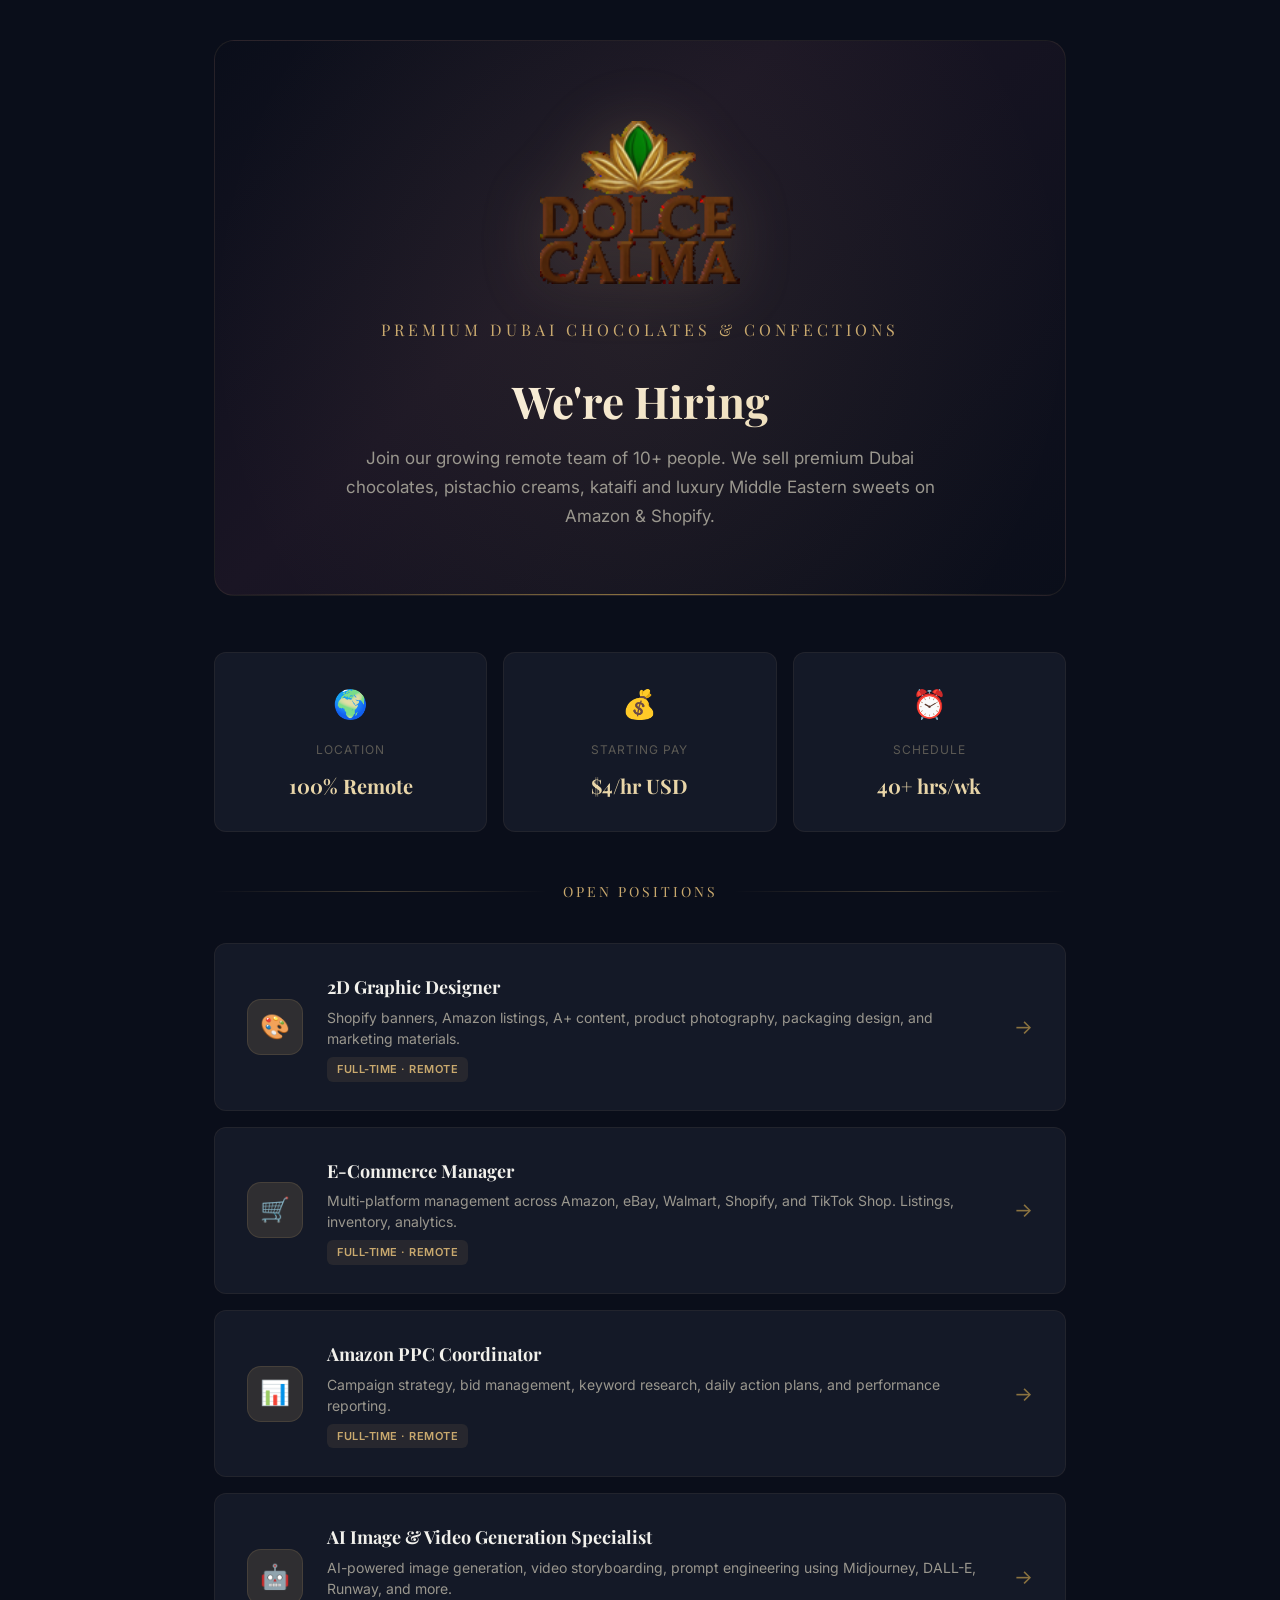
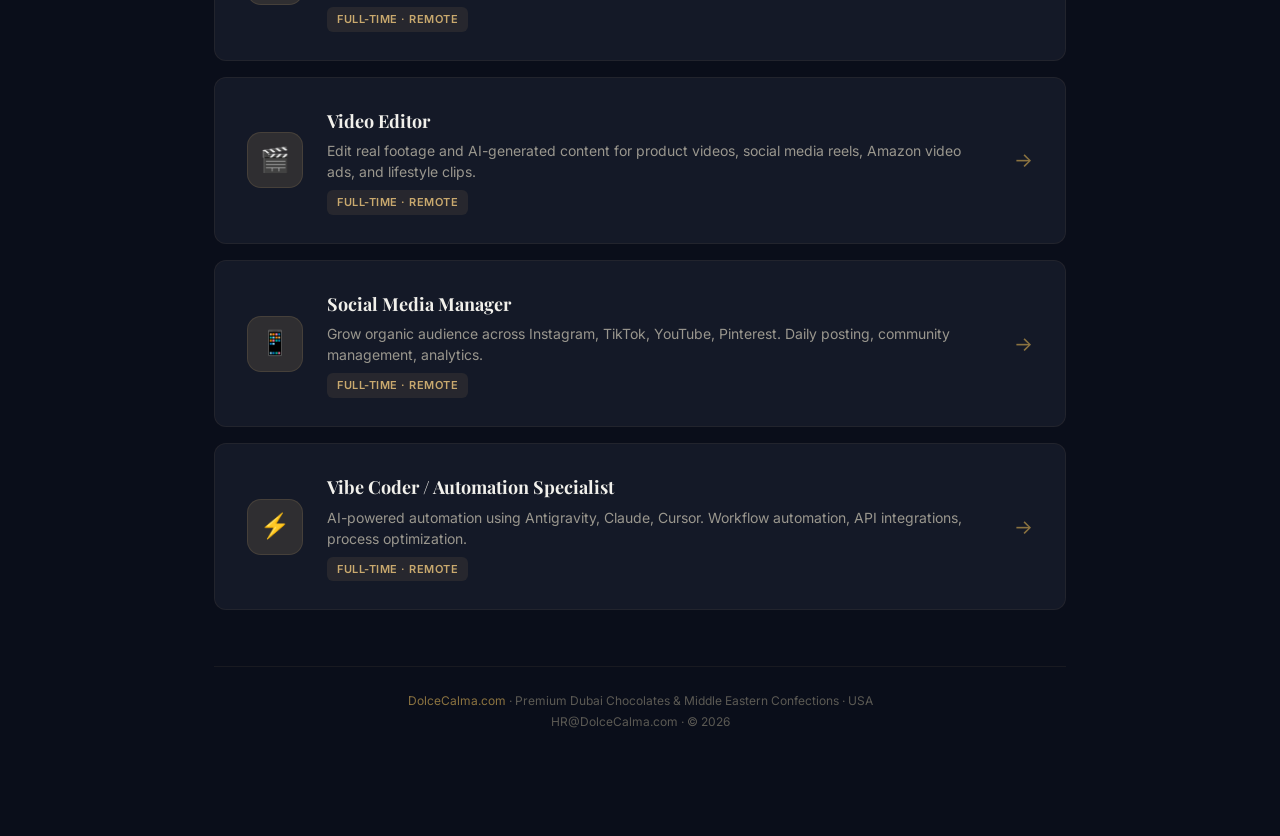
==== index.html @ d43181a6 "Dolce Calma HR - 7 vacancy pages + hub" ====
<!DOCTYPE html>
<html lang="en">
<head>
    <meta charset="UTF-8">
    <meta name="viewport" content="width=device-width, initial-scale=1.0">
    <title>Dolce Calma — We're Hiring | Open Positions</title>
    <meta name="description" content="Join the Dolce Calma team. Premium Dubai chocolates eCommerce brand hiring remote positions worldwide.">
    <link href="https://fonts.googleapis.com/css2?family=Inter:wght@400;500;600;700;800;900&family=Playfair+Display:wght@400;500;600;700;800;900&display=swap" rel="stylesheet">
    <style>
        *, *::before, *::after { box-sizing: border-box; margin: 0; padding: 0; }
        :root {
            --bg: #0A0E1A;
            --bg-card: #141927;
            --bg-card-hover: #1C2235;
            --text: #F1F0EB;
            --text-muted: #9A978E;
            --text-dim: #5C5A54;
            --gold: #C9A96E;
            --gold-light: #E8D5A8;
            --gold-dark: #8B7340;
            --gold-glow: rgba(201,169,110,0.15);
            --gold-glow-strong: rgba(201,169,110,0.3);
            --chocolate: #3D2B1F;
            --cream: #FFF8EE;
            --radius: 20px;
            --radius-sm: 12px;
        }
        body {
            font-family: 'Inter', -apple-system, sans-serif;
            background: var(--bg);
            color: var(--text);
            line-height: 1.7;
            min-height: 100vh;
        }
        .container { max-width: 900px; margin: 0 auto; padding: 40px 24px 80px; }

        /* Hero */
        .hero {
            text-align: center;
            padding: 80px 32px 64px;
            background: linear-gradient(135deg, #0A0E1A 0%, #1A1524 40%, #0A0E1A 100%);
            border-radius: var(--radius);
            margin-bottom: 56px;
            position: relative;
            overflow: hidden;
            border: 1px solid rgba(201,169,110,0.1);
        }
        .hero::before {
            content: '';
            position: absolute;
            top: -50%; left: 50%; transform: translateX(-50%);
            width: 120%; height: 200%;
            background: radial-gradient(ellipse at center, rgba(201,169,110,0.08) 0%, transparent 60%);
        }
        .hero::after {
            content: '';
            position: absolute;
            bottom: 0; left: 0; right: 0; height: 1px;
            background: linear-gradient(90deg, transparent, var(--gold-dark), transparent);
        }
        .hero-logo {
            width: 200px;
            height: auto;
            margin-bottom: 24px;
            position: relative;
            z-index: 1;
            filter: drop-shadow(0 0 30px rgba(201,169,110,0.2));
        }
        .hero-tagline {
            font-family: 'Playfair Display', serif;
            font-size: 16px;
            color: var(--gold);
            letter-spacing: 4px;
            text-transform: uppercase;
            margin-bottom: 32px;
            position: relative;
            z-index: 1;
        }
        .hero h1 {
            font-family: 'Playfair Display', serif;
            font-size: 44px;
            font-weight: 700;
            line-height: 1.2;
            margin-bottom: 16px;
            position: relative;
            z-index: 1;
            background: linear-gradient(135deg, var(--cream) 0%, var(--gold-light) 100%);
            -webkit-background-clip: text;
            -webkit-text-fill-color: transparent;
            background-clip: text;
        }
        .hero p {
            color: var(--text-muted);
            font-size: 17px;
            position: relative;
            z-index: 1;
            max-width: 600px;
            margin: 0 auto;
        }

        .divider {
            display: flex;
            align-items: center;
            gap: 16px;
            margin: 48px 0 40px;
        }
        .divider::before, .divider::after {
            content: '';
            flex: 1;
            height: 1px;
            background: linear-gradient(90deg, transparent, rgba(201,169,110,0.3), transparent);
        }
        .divider span {
            font-family: 'Playfair Display', serif;
            color: var(--gold);
            font-size: 14px;
            letter-spacing: 3px;
            text-transform: uppercase;
            white-space: nowrap;
        }

        /* Position Cards */
        .positions-grid {
            display: grid;
            grid-template-columns: 1fr;
            gap: 16px;
        }
        .position-card {
            display: flex;
            align-items: center;
            gap: 24px;
            background: var(--bg-card);
            border: 1px solid rgba(201,169,110,0.08);
            border-radius: var(--radius-sm);
            padding: 28px 32px;
            text-decoration: none;
            color: var(--text);
            transition: all 0.4s cubic-bezier(0.4, 0, 0.2, 1);
            position: relative;
            overflow: hidden;
        }
        .position-card::before {
            content: '';
            position: absolute;
            left: 0; top: 0; bottom: 0;
            width: 3px;
            background: linear-gradient(180deg, var(--gold), var(--gold-dark));
            opacity: 0;
            transition: opacity 0.4s;
        }
        .position-card:hover {
            background: var(--bg-card-hover);
            border-color: rgba(201,169,110,0.2);
            transform: translateX(6px);
            box-shadow: 0 8px 32px rgba(0,0,0,0.3), 0 0 40px rgba(201,169,110,0.05);
        }
        .position-card:hover::before { opacity: 1; }

        .position-icon {
            width: 56px;
            height: 56px;
            border-radius: 14px;
            display: flex;
            align-items: center;
            justify-content: center;
            font-size: 24px;
            flex-shrink: 0;
            background: var(--gold-glow);
            border: 1px solid rgba(201,169,110,0.15);
        }
        .position-info { flex: 1; }
        .position-title {
            font-size: 18px;
            font-weight: 700;
            margin-bottom: 4px;
            font-family: 'Playfair Display', serif;
        }
        .position-desc {
            font-size: 14px;
            color: var(--text-muted);
            line-height: 1.5;
        }
        .position-arrow {
            color: var(--gold-dark);
            font-size: 20px;
            transition: all 0.3s;
            flex-shrink: 0;
        }
        .position-card:hover .position-arrow {
            color: var(--gold);
            transform: translateX(4px);
        }
        .position-tag {
            display: inline-block;
            background: rgba(201,169,110,0.1);
            color: var(--gold);
            padding: 3px 10px;
            border-radius: 6px;
            font-size: 11px;
            font-weight: 600;
            text-transform: uppercase;
            letter-spacing: 0.5px;
            margin-top: 8px;
        }

        /* Info Section */
        .info-grid {
            display: grid;
            grid-template-columns: 1fr 1fr 1fr;
            gap: 16px;
            margin: 40px 0;
        }
        .info-card {
            background: var(--bg-card);
            border: 1px solid rgba(201,169,110,0.08);
            border-radius: var(--radius-sm);
            padding: 28px 24px;
            text-align: center;
        }
        .info-card .icon { font-size: 28px; margin-bottom: 12px; }
        .info-card .label {
            font-size: 12px;
            color: var(--text-dim);
            text-transform: uppercase;
            letter-spacing: 1px;
            margin-bottom: 8px;
        }
        .info-card .value {
            font-family: 'Playfair Display', serif;
            font-size: 20px;
            font-weight: 700;
            color: var(--gold-light);
        }

        /* Footer */
        .footer {
            text-align: center;
            margin-top: 56px;
            padding: 24px;
            color: var(--text-dim);
            font-size: 12px;
            border-top: 1px solid rgba(201,169,110,0.08);
        }
        .footer a { color: var(--gold-dark); text-decoration: none; }
        .footer a:hover { color: var(--gold); }

        @media (max-width: 640px) {
            .container { padding: 20px 16px 60px; }
            .hero { padding: 48px 20px 40px; }
            .hero h1 { font-size: 30px; }
            .info-grid { grid-template-columns: 1fr; }
            .position-card { padding: 20px; gap: 16px; }
            .position-icon { width: 44px; height: 44px; font-size: 20px; }
        }

        /* Subtle entrance animation */
        @keyframes fadeUp {
            from { opacity: 0; transform: translateY(20px); }
            to { opacity: 1; transform: translateY(0); }
        }
        .position-card {
            animation: fadeUp 0.6s ease forwards;
            opacity: 0;
        }
        .position-card:nth-child(1) { animation-delay: 0.1s; }
        .position-card:nth-child(2) { animation-delay: 0.15s; }
        .position-card:nth-child(3) { animation-delay: 0.2s; }
        .position-card:nth-child(4) { animation-delay: 0.25s; }
        .position-card:nth-child(5) { animation-delay: 0.3s; }
        .position-card:nth-child(6) { animation-delay: 0.35s; }
        .position-card:nth-child(7) { animation-delay: 0.4s; }
    </style>
</head>
<body>

<div class="container">

    <div class="hero">
        <img src="logo.png" alt="Dolce Calma" class="hero-logo">
        <div class="hero-tagline">Premium Dubai Chocolates & Confections</div>
        <h1>We're Hiring</h1>
        <p>Join our growing remote team of 10+ people. We sell premium Dubai chocolates, pistachio creams, kataifi and luxury Middle Eastern sweets on Amazon & Shopify.</p>
    </div>

    <div class="info-grid">
        <div class="info-card">
            <div class="icon">🌍</div>
            <div class="label">Location</div>
            <div class="value">100% Remote</div>
        </div>
        <div class="info-card">
            <div class="icon">💰</div>
            <div class="label">Starting Pay</div>
            <div class="value">$4/hr USD</div>
        </div>
        <div class="info-card">
            <div class="icon">⏰</div>
            <div class="label">Schedule</div>
            <div class="value">40+ hrs/wk</div>
        </div>
    </div>

    <div class="divider"><span>Open Positions</span></div>

    <div class="positions-grid">

        <a href="designer.html" class="position-card" id="pos-designer">
            <div class="position-icon">🎨</div>
            <div class="position-info">
                <div class="position-title">2D Graphic Designer</div>
                <div class="position-desc">Shopify banners, Amazon listings, A+ content, product photography, packaging design, and marketing materials.</div>
                <span class="position-tag">Full-Time · Remote</span>
            </div>
            <span class="position-arrow">→</span>
        </a>

        <a href="ecom-manager.html" class="position-card" id="pos-ecom">
            <div class="position-icon">🛒</div>
            <div class="position-info">
                <div class="position-title">E-Commerce Manager</div>
                <div class="position-desc">Multi-platform management across Amazon, eBay, Walmart, Shopify, and TikTok Shop. Listings, inventory, analytics.</div>
                <span class="position-tag">Full-Time · Remote</span>
            </div>
            <span class="position-arrow">→</span>
        </a>

        <a href="ppc-coordinator.html" class="position-card" id="pos-ppc">
            <div class="position-icon">📊</div>
            <div class="position-info">
                <div class="position-title">Amazon PPC Coordinator</div>
                <div class="position-desc">Campaign strategy, bid management, keyword research, daily action plans, and performance reporting.</div>
                <span class="position-tag">Full-Time · Remote</span>
            </div>
            <span class="position-arrow">→</span>
        </a>

        <a href="ai-creative.html" class="position-card" id="pos-ai">
            <div class="position-icon">🤖</div>
            <div class="position-info">
                <div class="position-title">AI Image & Video Generation Specialist</div>
                <div class="position-desc">AI-powered image generation, video storyboarding, prompt engineering using Midjourney, DALL-E, Runway, and more.</div>
                <span class="position-tag">Full-Time · Remote</span>
            </div>
            <span class="position-arrow">→</span>
        </a>

        <a href="video-editor.html" class="position-card" id="pos-video">
            <div class="position-icon">🎬</div>
            <div class="position-info">
                <div class="position-title">Video Editor</div>
                <div class="position-desc">Edit real footage and AI-generated content for product videos, social media reels, Amazon video ads, and lifestyle clips.</div>
                <span class="position-tag">Full-Time · Remote</span>
            </div>
            <span class="position-arrow">→</span>
        </a>

        <a href="social-media.html" class="position-card" id="pos-social">
            <div class="position-icon">📱</div>
            <div class="position-info">
                <div class="position-title">Social Media Manager</div>
                <div class="position-desc">Grow organic audience across Instagram, TikTok, YouTube, Pinterest. Daily posting, community management, analytics.</div>
                <span class="position-tag">Full-Time · Remote</span>
            </div>
            <span class="position-arrow">→</span>
        </a>

        <a href="vibe-coder.html" class="position-card" id="pos-vibe">
            <div class="position-icon">⚡</div>
            <div class="position-info">
                <div class="position-title">Vibe Coder / Automation Specialist</div>
                <div class="position-desc">AI-powered automation using Antigravity, Claude, Cursor. Workflow automation, API integrations, process optimization.</div>
                <span class="position-tag">Full-Time · Remote</span>
            </div>
            <span class="position-arrow">→</span>
        </a>

    </div>

    <div class="footer">
        <a href="https://dolcecalma.com" target="_blank">DolceCalma.com</a> · Premium Dubai Chocolates & Middle Eastern Confections · USA<br>
        HR@DolceCalma.com · © 2026
    </div>

</div>

</body>
</html>
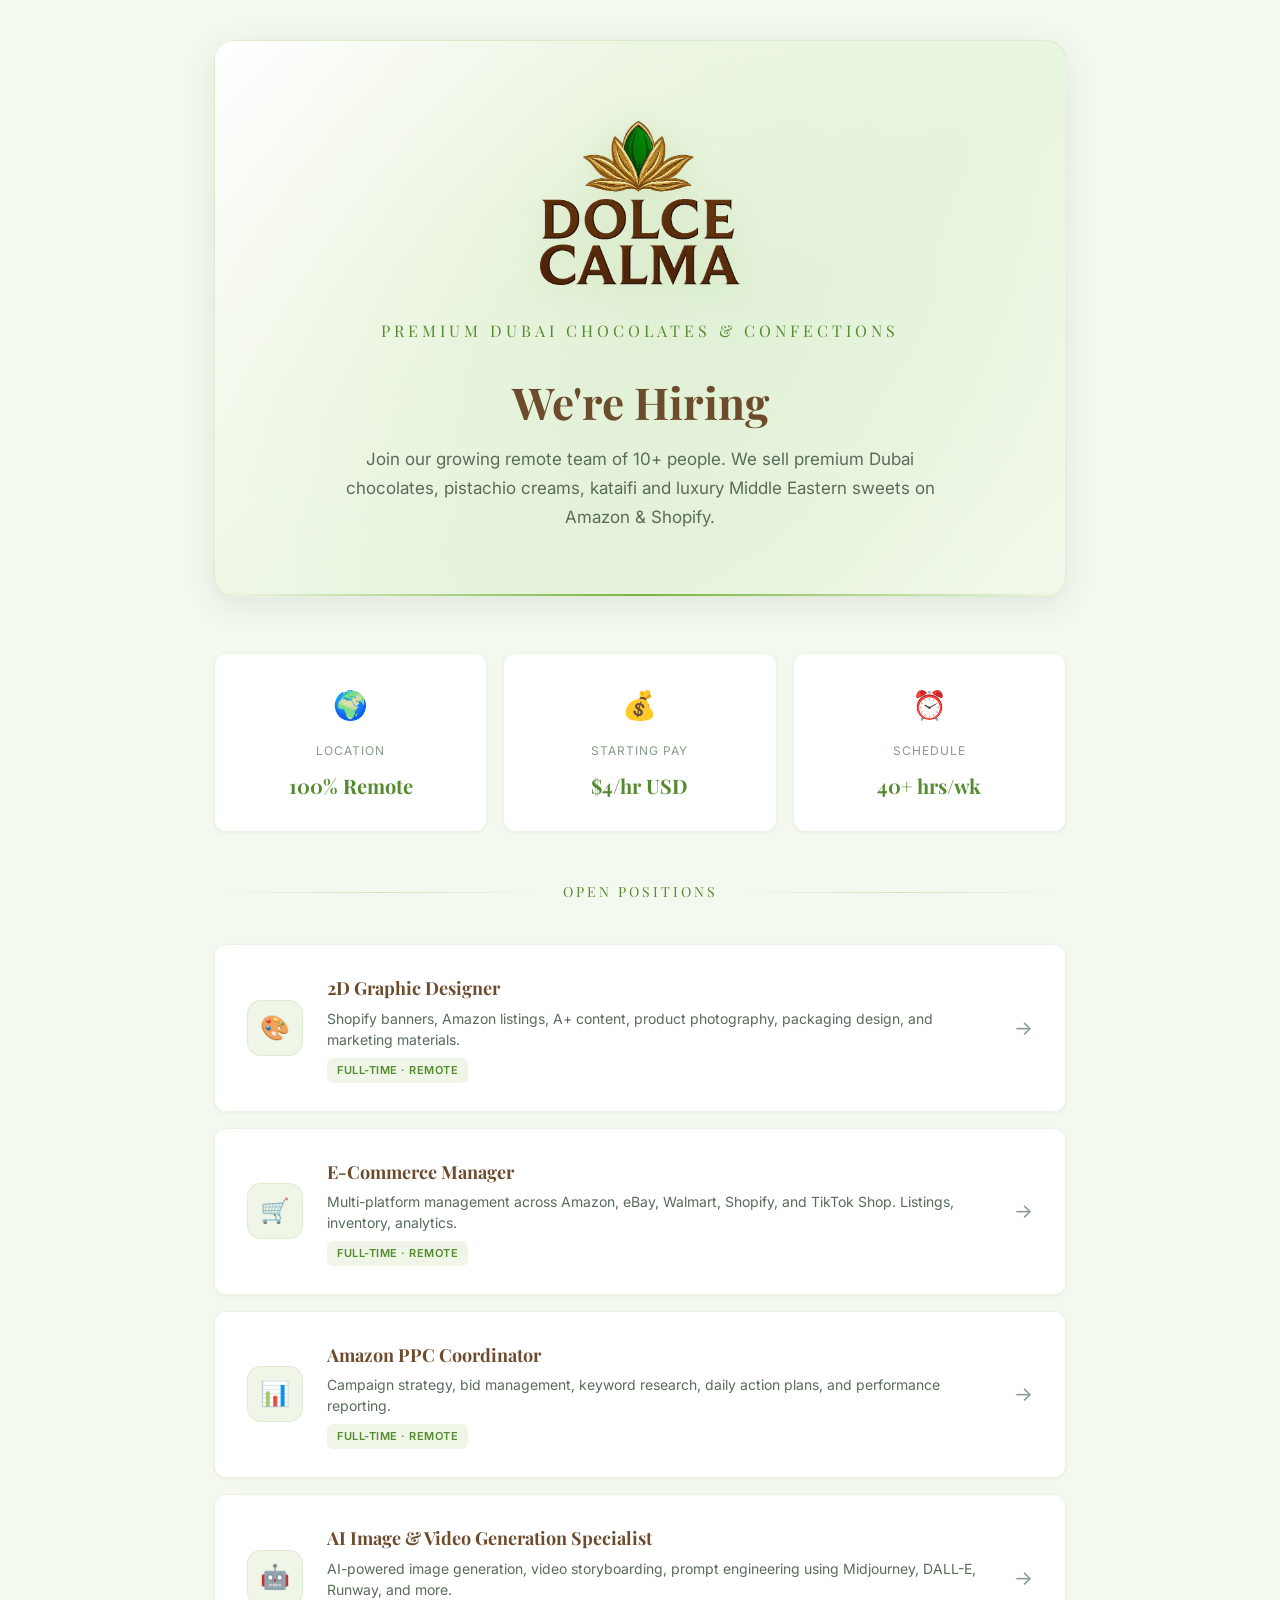
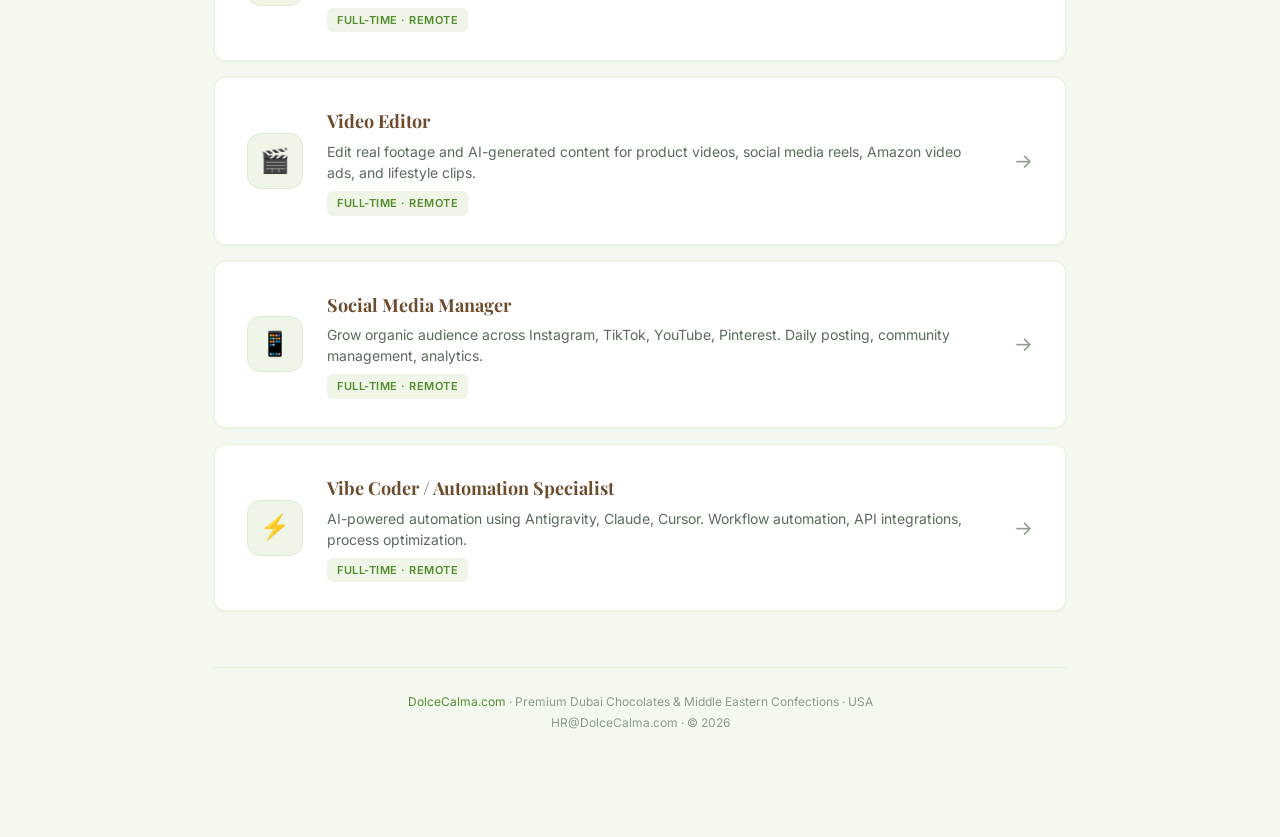
==== commit 969ffda1: "Light pistachio theme + HD logo + fix Pakistan time (2:00 AM PKT)" ====
--- a/index.html
+++ b/index.html
@@ -4,26 +4,30 @@
     <meta charset="UTF-8">
     <meta name="viewport" content="width=device-width, initial-scale=1.0">
     <title>Dolce Calma — We're Hiring | Open Positions</title>
-    <meta name="description" content="Join the Dolce Calma team. Premium Dubai chocolates eCommerce brand hiring remote positions worldwide.">
+    <meta name="description" content="Join the Dolce Calma team. Premium Dubai chocolates, pistachio creams, and kataifi. Remote positions worldwide.">
     <link href="https://fonts.googleapis.com/css2?family=Inter:wght@400;500;600;700;800;900&family=Playfair+Display:wght@400;500;600;700;800;900&display=swap" rel="stylesheet">
     <style>
         *, *::before, *::after { box-sizing: border-box; margin: 0; padding: 0; }
         :root {
-            --bg: #0A0E1A;
-            --bg-card: #141927;
-            --bg-card-hover: #1C2235;
-            --text: #F1F0EB;
-            --text-muted: #9A978E;
-            --text-dim: #5C5A54;
-            --gold: #C9A96E;
-            --gold-light: #E8D5A8;
-            --gold-dark: #8B7340;
-            --gold-glow: rgba(201,169,110,0.15);
-            --gold-glow-strong: rgba(201,169,110,0.3);
-            --chocolate: #3D2B1F;
-            --cream: #FFF8EE;
+            --bg: #F4F9F0;
+            --bg-card: #FFFFFF;
+            --bg-card-hover: #F0F7EC;
+            --text: #2D3B2D;
+            --text-muted: #5A6B5A;
+            --text-dim: #8A9B8A;
+            --pistachio: #7CB342;
+            --pistachio-light: #E8F5E0;
+            --pistachio-dark: #558B2F;
+            --pistachio-glow: rgba(124,179,66,0.12);
+            --chocolate: #6D4C2E;
+            --border: rgba(124,179,66,0.15);
+            --border-strong: rgba(124,179,66,0.3);
+            --shadow-sm: 0 1px 3px rgba(45,59,45,0.06);
+            --shadow-md: 0 4px 16px rgba(45,59,45,0.08);
+            --shadow-lg: 0 8px 32px rgba(45,59,45,0.1);
             --radius: 20px;
             --radius-sm: 12px;
+            --transition: all 0.4s cubic-bezier(0.4, 0, 0.2, 1);
         }
         body {
             font-family: 'Inter', -apple-system, sans-serif;
@@ -34,29 +38,29 @@
         }
         .container { max-width: 900px; margin: 0 auto; padding: 40px 24px 80px; }
 
-        /* Hero */
         .hero {
             text-align: center;
             padding: 80px 32px 64px;
-            background: linear-gradient(135deg, #0A0E1A 0%, #1A1524 40%, #0A0E1A 100%);
+            background: linear-gradient(135deg, #FFFFFF 0%, #F1F8E9 30%, #E8F5E0 60%, #F1F8E9 100%);
             border-radius: var(--radius);
             margin-bottom: 56px;
             position: relative;
             overflow: hidden;
-            border: 1px solid rgba(201,169,110,0.1);
+            border: 1px solid var(--border);
+            box-shadow: var(--shadow-lg);
         }
         .hero::before {
             content: '';
             position: absolute;
             top: -50%; left: 50%; transform: translateX(-50%);
             width: 120%; height: 200%;
-            background: radial-gradient(ellipse at center, rgba(201,169,110,0.08) 0%, transparent 60%);
+            background: radial-gradient(ellipse at center, rgba(124,179,66,0.08) 0%, transparent 60%);
         }
         .hero::after {
             content: '';
             position: absolute;
-            bottom: 0; left: 0; right: 0; height: 1px;
-            background: linear-gradient(90deg, transparent, var(--gold-dark), transparent);
+            bottom: 0; left: 0; right: 0; height: 2px;
+            background: linear-gradient(90deg, transparent, var(--pistachio), transparent);
         }
         .hero-logo {
             width: 200px;
@@ -64,12 +68,12 @@
             margin-bottom: 24px;
             position: relative;
             z-index: 1;
-            filter: drop-shadow(0 0 30px rgba(201,169,110,0.2));
+            filter: drop-shadow(0 4px 16px rgba(124,179,66,0.2));
         }
         .hero-tagline {
             font-family: 'Playfair Display', serif;
             font-size: 16px;
-            color: var(--gold);
+            color: var(--pistachio-dark);
             letter-spacing: 4px;
             text-transform: uppercase;
             margin-bottom: 32px;
@@ -84,10 +88,7 @@
             margin-bottom: 16px;
             position: relative;
             z-index: 1;
-            background: linear-gradient(135deg, var(--cream) 0%, var(--gold-light) 100%);
-            -webkit-background-clip: text;
-            -webkit-text-fill-color: transparent;
-            background-clip: text;
+            color: var(--chocolate);
         }
         .hero p {
             color: var(--text-muted);
@@ -99,150 +100,100 @@
         }
 
         .divider {
-            display: flex;
-            align-items: center;
-            gap: 16px;
-            margin: 48px 0 40px;
+            display: flex; align-items: center; gap: 16px; margin: 48px 0 40px;
         }
         .divider::before, .divider::after {
-            content: '';
-            flex: 1;
-            height: 1px;
-            background: linear-gradient(90deg, transparent, rgba(201,169,110,0.3), transparent);
+            content: ''; flex: 1; height: 1px;
+            background: linear-gradient(90deg, transparent, var(--border-strong), transparent);
         }
         .divider span {
             font-family: 'Playfair Display', serif;
-            color: var(--gold);
-            font-size: 14px;
-            letter-spacing: 3px;
-            text-transform: uppercase;
-            white-space: nowrap;
-        }
-
-        /* Position Cards */
-        .positions-grid {
-            display: grid;
-            grid-template-columns: 1fr;
-            gap: 16px;
-        }
+            color: var(--pistachio-dark);
+            font-size: 14px; letter-spacing: 3px;
+            text-transform: uppercase; white-space: nowrap;
+        }
+
+        .positions-grid { display: grid; grid-template-columns: 1fr; gap: 16px; }
         .position-card {
-            display: flex;
-            align-items: center;
-            gap: 24px;
+            display: flex; align-items: center; gap: 24px;
             background: var(--bg-card);
-            border: 1px solid rgba(201,169,110,0.08);
+            border: 1px solid var(--border);
             border-radius: var(--radius-sm);
             padding: 28px 32px;
-            text-decoration: none;
-            color: var(--text);
-            transition: all 0.4s cubic-bezier(0.4, 0, 0.2, 1);
-            position: relative;
-            overflow: hidden;
+            text-decoration: none; color: var(--text);
+            transition: var(--transition);
+            position: relative; overflow: hidden;
+            box-shadow: var(--shadow-sm);
         }
         .position-card::before {
-            content: '';
-            position: absolute;
-            left: 0; top: 0; bottom: 0;
+            content: ''; position: absolute; left: 0; top: 0; bottom: 0;
             width: 3px;
-            background: linear-gradient(180deg, var(--gold), var(--gold-dark));
-            opacity: 0;
-            transition: opacity 0.4s;
+            background: linear-gradient(180deg, var(--pistachio), var(--pistachio-dark));
+            opacity: 0; transition: opacity 0.4s;
         }
         .position-card:hover {
             background: var(--bg-card-hover);
-            border-color: rgba(201,169,110,0.2);
+            border-color: var(--border-strong);
             transform: translateX(6px);
-            box-shadow: 0 8px 32px rgba(0,0,0,0.3), 0 0 40px rgba(201,169,110,0.05);
+            box-shadow: var(--shadow-md);
         }
         .position-card:hover::before { opacity: 1; }
 
         .position-icon {
-            width: 56px;
-            height: 56px;
-            border-radius: 14px;
-            display: flex;
-            align-items: center;
-            justify-content: center;
-            font-size: 24px;
-            flex-shrink: 0;
-            background: var(--gold-glow);
-            border: 1px solid rgba(201,169,110,0.15);
+            width: 56px; height: 56px; border-radius: 14px;
+            display: flex; align-items: center; justify-content: center;
+            font-size: 24px; flex-shrink: 0;
+            background: var(--pistachio-glow);
+            border: 1px solid var(--border);
         }
         .position-info { flex: 1; }
         .position-title {
-            font-size: 18px;
-            font-weight: 700;
-            margin-bottom: 4px;
-            font-family: 'Playfair Display', serif;
-        }
-        .position-desc {
-            font-size: 14px;
-            color: var(--text-muted);
-            line-height: 1.5;
-        }
+            font-size: 18px; font-weight: 700; margin-bottom: 4px;
+            font-family: 'Playfair Display', serif; color: var(--chocolate);
+        }
+        .position-desc { font-size: 14px; color: var(--text-muted); line-height: 1.5; }
         .position-arrow {
-            color: var(--gold-dark);
-            font-size: 20px;
-            transition: all 0.3s;
-            flex-shrink: 0;
+            color: var(--text-dim); font-size: 20px;
+            transition: all 0.3s; flex-shrink: 0;
         }
         .position-card:hover .position-arrow {
-            color: var(--gold);
-            transform: translateX(4px);
+            color: var(--pistachio-dark); transform: translateX(4px);
         }
         .position-tag {
             display: inline-block;
-            background: rgba(201,169,110,0.1);
-            color: var(--gold);
-            padding: 3px 10px;
-            border-radius: 6px;
-            font-size: 11px;
-            font-weight: 600;
-            text-transform: uppercase;
-            letter-spacing: 0.5px;
+            background: var(--pistachio-glow);
+            color: var(--pistachio-dark);
+            padding: 3px 10px; border-radius: 6px;
+            font-size: 11px; font-weight: 600;
+            text-transform: uppercase; letter-spacing: 0.5px;
             margin-top: 8px;
         }
 
-        /* Info Section */
-        .info-grid {
-            display: grid;
-            grid-template-columns: 1fr 1fr 1fr;
-            gap: 16px;
-            margin: 40px 0;
-        }
+        .info-grid { display: grid; grid-template-columns: 1fr 1fr 1fr; gap: 16px; margin: 40px 0; }
         .info-card {
             background: var(--bg-card);
-            border: 1px solid rgba(201,169,110,0.08);
+            border: 1px solid var(--border);
             border-radius: var(--radius-sm);
-            padding: 28px 24px;
-            text-align: center;
+            padding: 28px 24px; text-align: center;
+            box-shadow: var(--shadow-sm);
         }
         .info-card .icon { font-size: 28px; margin-bottom: 12px; }
         .info-card .label {
-            font-size: 12px;
-            color: var(--text-dim);
-            text-transform: uppercase;
-            letter-spacing: 1px;
-            margin-bottom: 8px;
+            font-size: 12px; color: var(--text-dim);
+            text-transform: uppercase; letter-spacing: 1px; margin-bottom: 8px;
         }
         .info-card .value {
             font-family: 'Playfair Display', serif;
-            font-size: 20px;
-            font-weight: 700;
-            color: var(--gold-light);
-        }
-
-        /* Footer */
+            font-size: 20px; font-weight: 700; color: var(--pistachio-dark);
+        }
+
         .footer {
-            text-align: center;
-            margin-top: 56px;
-            padding: 24px;
-            color: var(--text-dim);
-            font-size: 12px;
-            border-top: 1px solid rgba(201,169,110,0.08);
-        }
-        .footer a { color: var(--gold-dark); text-decoration: none; }
-        .footer a:hover { color: var(--gold); }
+            text-align: center; margin-top: 56px; padding: 24px;
+            color: var(--text-dim); font-size: 12px;
+            border-top: 1px solid var(--border);
+        }
+        .footer a { color: var(--pistachio-dark); text-decoration: none; }
+        .footer a:hover { color: var(--pistachio); }
 
         @media (max-width: 640px) {
             .container { padding: 20px 16px 60px; }
@@ -253,15 +204,11 @@
             .position-icon { width: 44px; height: 44px; font-size: 20px; }
         }
 
-        /* Subtle entrance animation */
         @keyframes fadeUp {
             from { opacity: 0; transform: translateY(20px); }
             to { opacity: 1; transform: translateY(0); }
         }
-        .position-card {
-            animation: fadeUp 0.6s ease forwards;
-            opacity: 0;
-        }
+        .position-card { animation: fadeUp 0.6s ease forwards; opacity: 0; }
         .position-card:nth-child(1) { animation-delay: 0.1s; }
         .position-card:nth-child(2) { animation-delay: 0.15s; }
         .position-card:nth-child(3) { animation-delay: 0.2s; }
@@ -303,7 +250,6 @@
     <div class="divider"><span>Open Positions</span></div>
 
     <div class="positions-grid">
-
         <a href="designer.html" class="position-card" id="pos-designer">
             <div class="position-icon">🎨</div>
             <div class="position-info">
@@ -313,7 +259,6 @@
             </div>
             <span class="position-arrow">→</span>
         </a>
-
         <a href="ecom-manager.html" class="position-card" id="pos-ecom">
             <div class="position-icon">🛒</div>
             <div class="position-info">
@@ -323,7 +268,6 @@
             </div>
             <span class="position-arrow">→</span>
         </a>
-
         <a href="ppc-coordinator.html" class="position-card" id="pos-ppc">
             <div class="position-icon">📊</div>
             <div class="position-info">
@@ -333,7 +277,6 @@
             </div>
             <span class="position-arrow">→</span>
         </a>
-
         <a href="ai-creative.html" class="position-card" id="pos-ai">
             <div class="position-icon">🤖</div>
             <div class="position-info">
@@ -343,7 +286,6 @@
             </div>
             <span class="position-arrow">→</span>
         </a>
-
         <a href="video-editor.html" class="position-card" id="pos-video">
             <div class="position-icon">🎬</div>
             <div class="position-info">
@@ -353,7 +295,6 @@
             </div>
             <span class="position-arrow">→</span>
         </a>
-
         <a href="social-media.html" class="position-card" id="pos-social">
             <div class="position-icon">📱</div>
             <div class="position-info">
@@ -363,7 +304,6 @@
             </div>
             <span class="position-arrow">→</span>
         </a>
-
         <a href="vibe-coder.html" class="position-card" id="pos-vibe">
             <div class="position-icon">⚡</div>
             <div class="position-info">
@@ -373,7 +313,6 @@
             </div>
             <span class="position-arrow">→</span>
         </a>
-
     </div>
 
     <div class="footer">
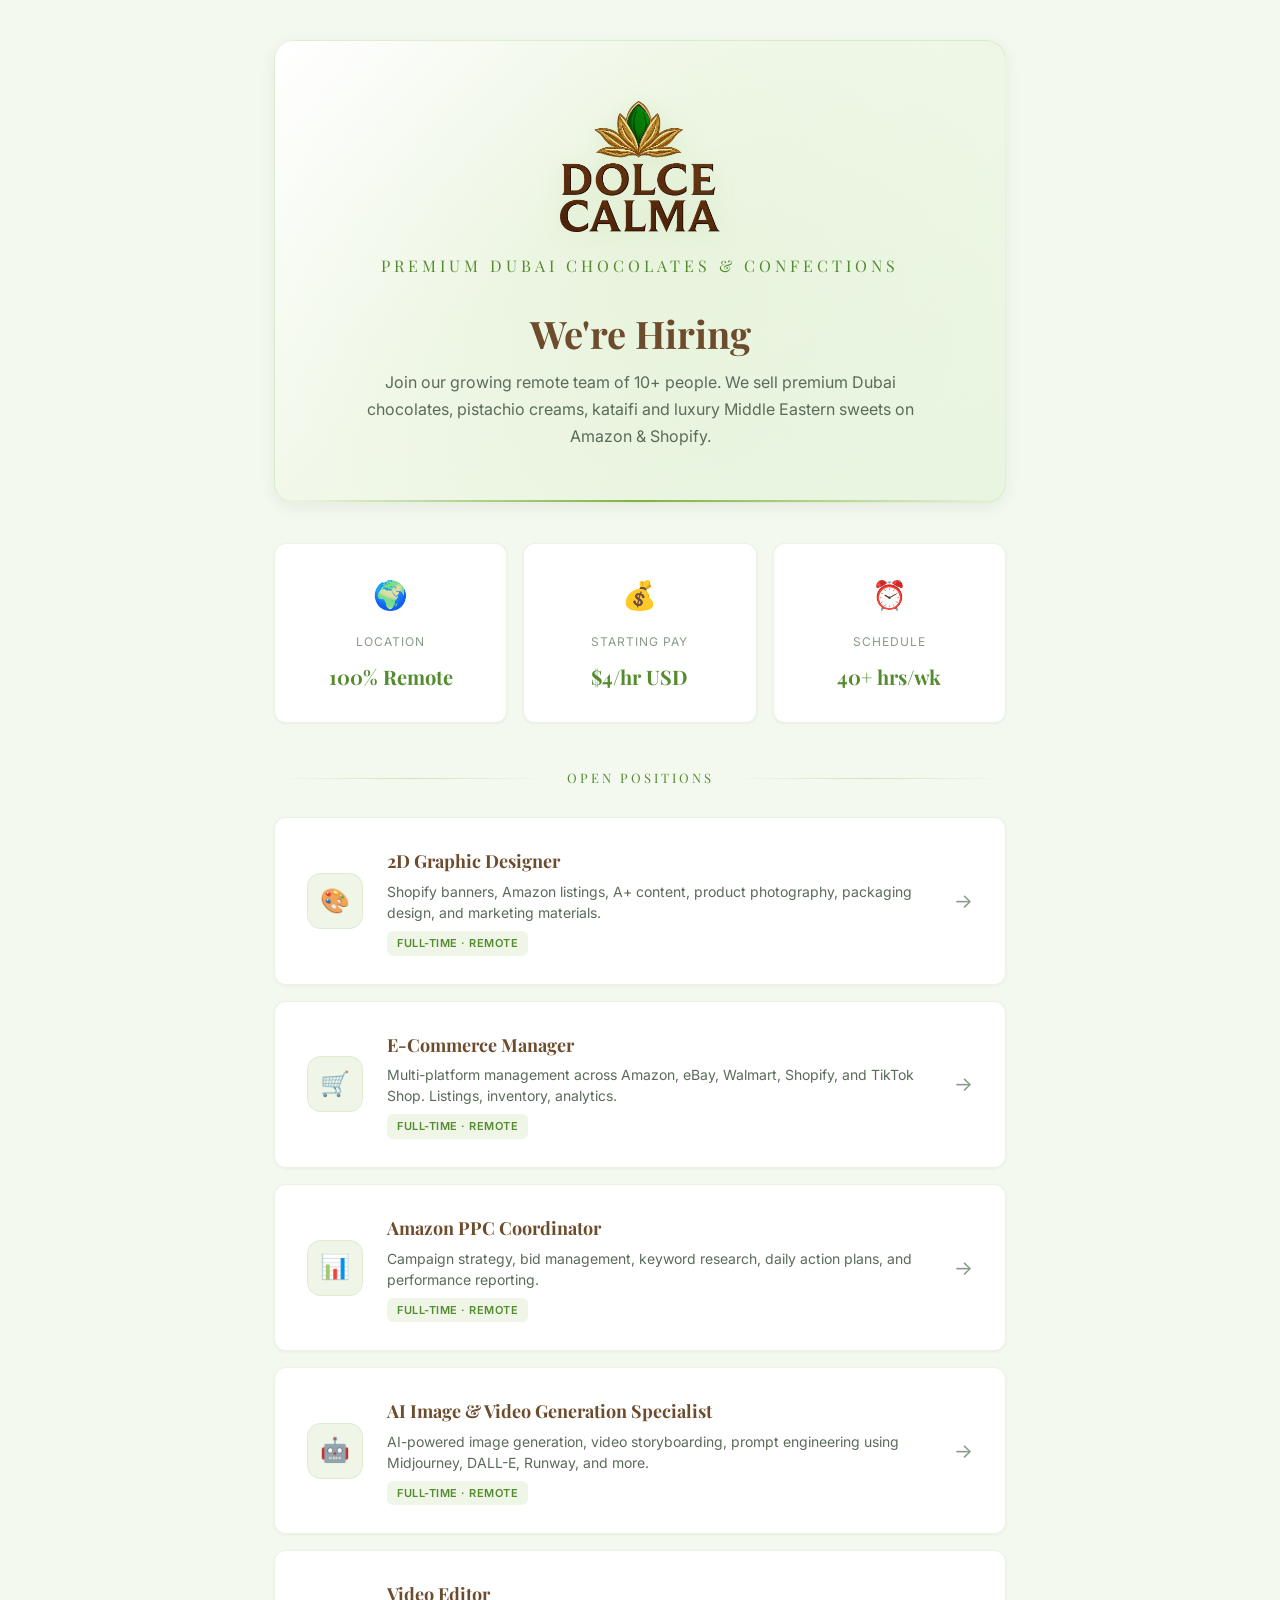
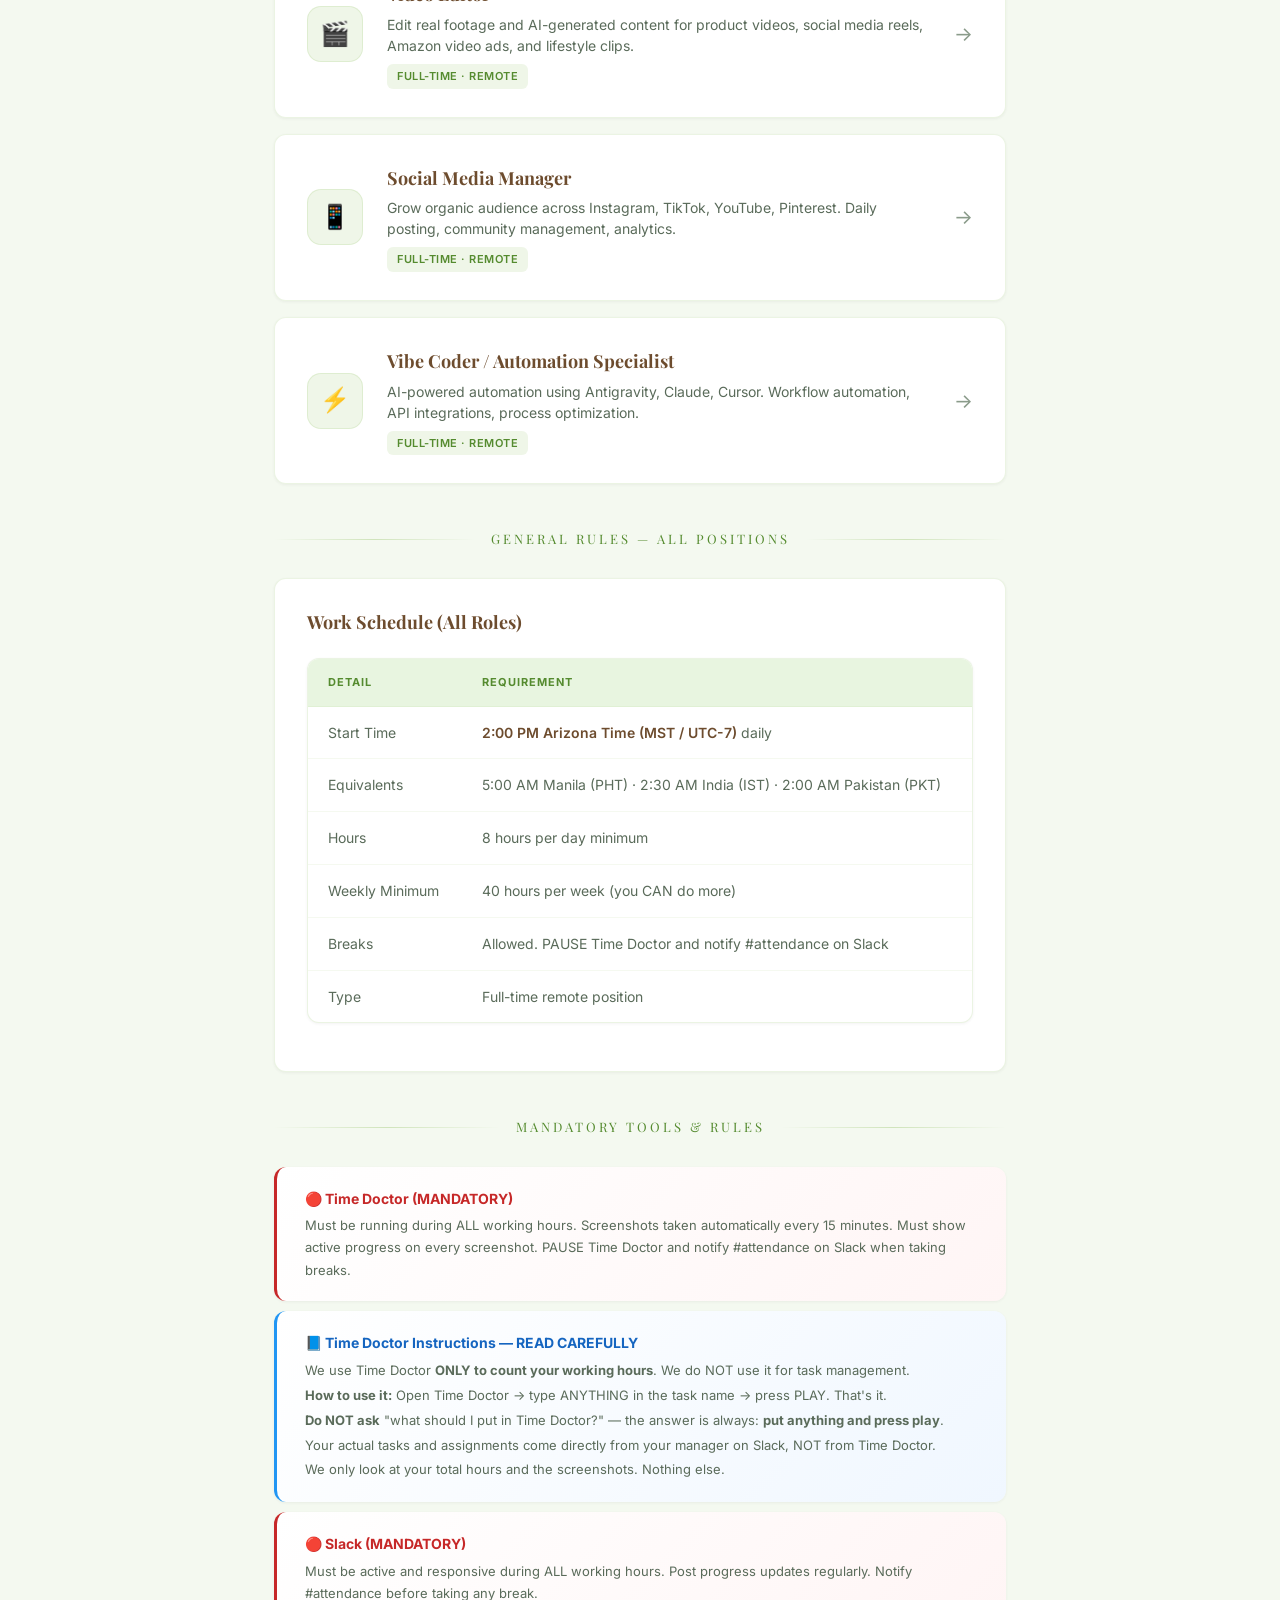
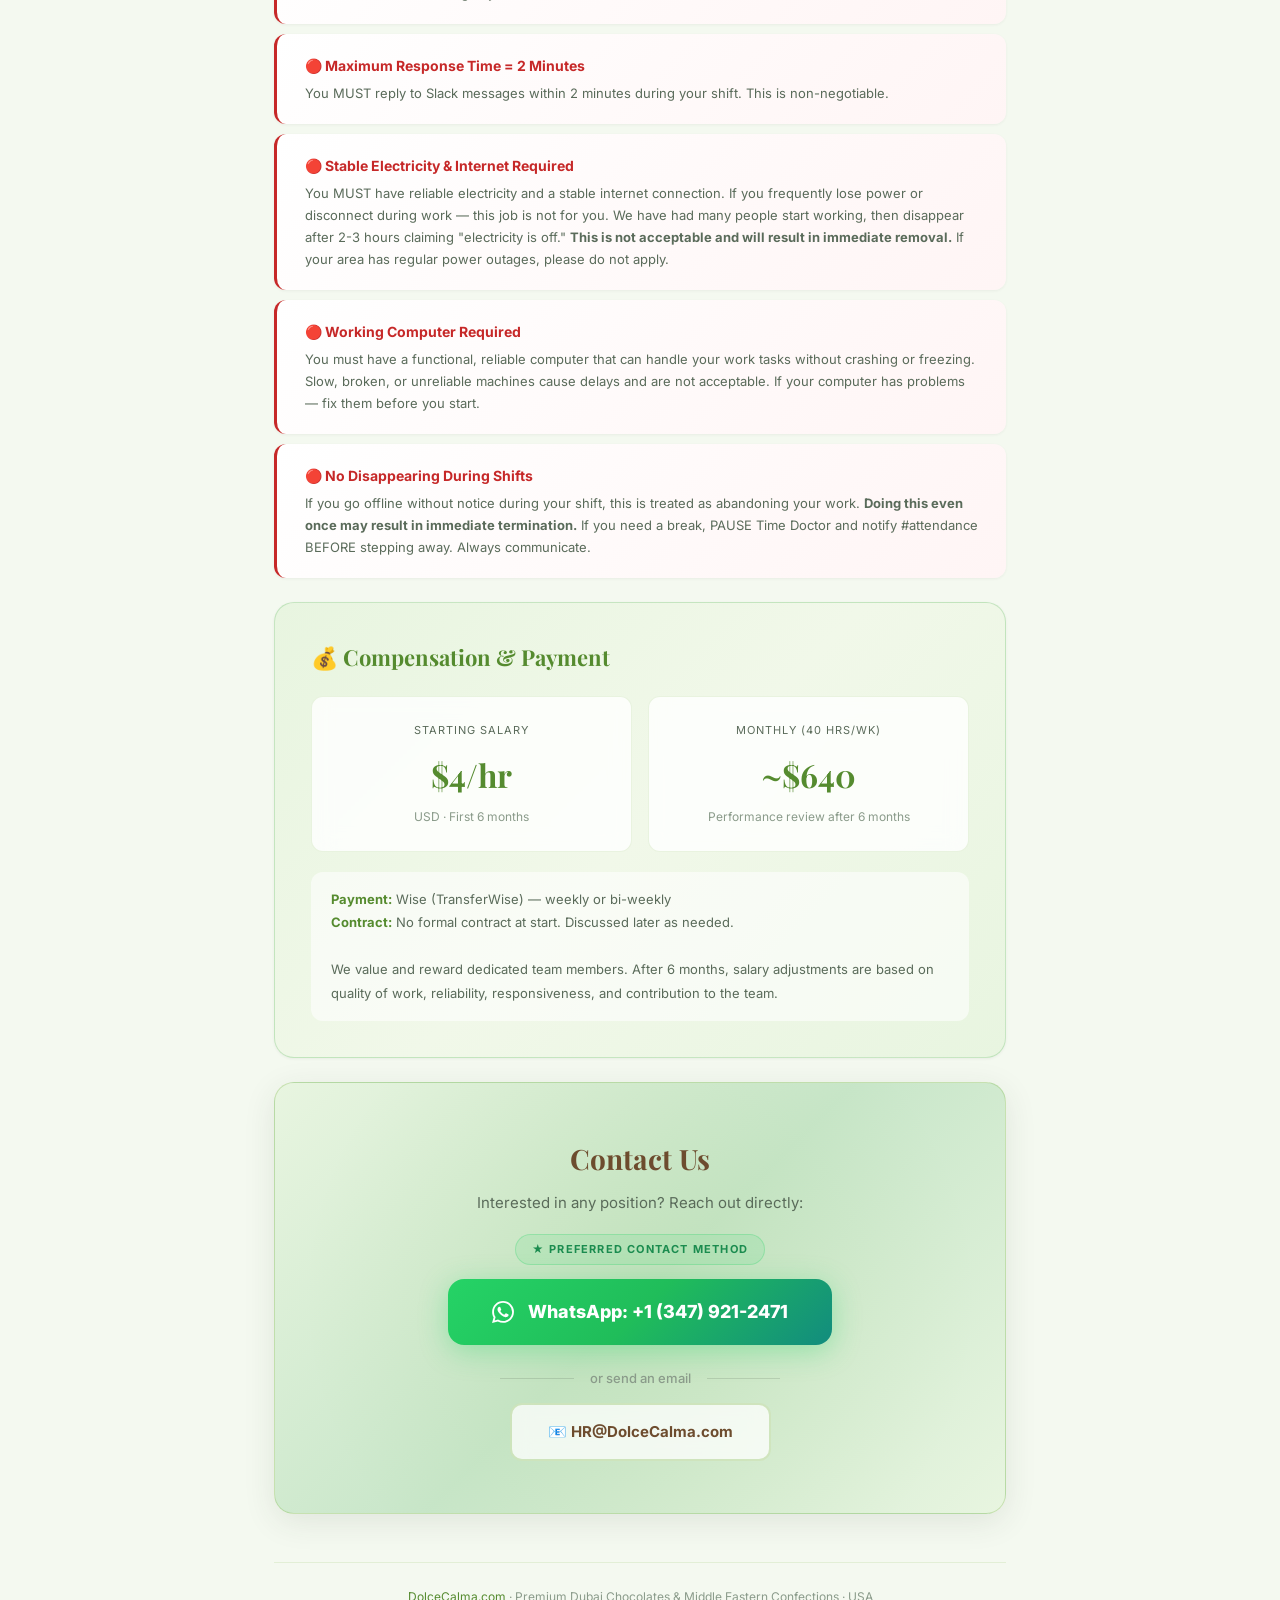
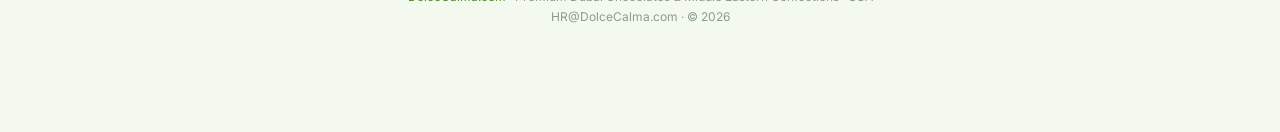
==== commit 25d8f356: "Shared rules system: edit shared-rules.js to update all pages at once. New rules: electricity, Time " ====
--- a/index.html
+++ b/index.html
@@ -2,6 +2,9 @@
 <html lang="en">
 <head>
     <meta charset="UTF-8">
+    <meta http-equiv="Cache-Control" content="no-cache, no-store, must-revalidate">
+    <meta http-equiv="Pragma" content="no-cache">
+    <meta http-equiv="Expires" content="0">
     <meta name="viewport" content="width=device-width, initial-scale=1.0">
     <title>Dolce Calma — We're Hiring | Open Positions</title>
     <meta name="description" content="Join the Dolce Calma team. Premium Dubai chocolates, pistachio creams, and kataifi. Remote positions worldwide.">
@@ -315,12 +318,18 @@
         </a>
     </div>
 
+    <div data-shared="index-rules"></div>
+
+    <div data-shared="index-whatsapp"></div>
+
     <div class="footer">
-        <a href="https://dolcecalma.com" target="_blank">DolceCalma.com</a> · Premium Dubai Chocolates & Middle Eastern Confections · USA<br>
+        <a href="https://dolcecalma.com" target="_blank">DolceCalma.com</a> · Premium Dubai Chocolates &amp; Middle Eastern Confections · USA<br>
         HR@DolceCalma.com · © 2026
     </div>
 
 </div>
 
+<link rel="stylesheet" href="styles.css?v=5">
+<script src="shared-rules.js"></script>
 </body>
 </html>
--- a/styles.css
+++ b/styles.css
@@ -0,0 +1,344 @@
+/* Dolce Calma HR — Shared Vacancy Styles — Light Pistachio Theme */
+*, *::before, *::after { box-sizing: border-box; margin: 0; padding: 0; }
+:root {
+    /* Light pistachio/green/lime palette */
+    --bg: #F4F9F0;
+    --bg-card: #FFFFFF;
+    --bg-card-hover: #F0F7EC;
+    --text: #2D3B2D;
+    --text-muted: #5A6B5A;
+    --text-dim: #8A9B8A;
+    --pistachio: #7CB342;
+    --pistachio-light: #E8F5E0;
+    --pistachio-dark: #558B2F;
+    --pistachio-glow: rgba(124,179,66,0.12);
+    --chocolate: #6D4C2E;
+    --chocolate-light: #8B6040;
+    --gold: #B8963E;
+    --gold-light: #D4B06A;
+    --green-accent: #4CAF50;
+    --green-bg: rgba(76,175,80,0.08);
+    --green-border: rgba(76,175,80,0.25);
+    --red: #C62828;
+    --red-bg: rgba(198,40,40,0.06);
+    --amber: #E65100;
+    --amber-bg: rgba(230,81,0,0.06);
+    --lime: #9CCC65;
+    --lime-light: #F1F8E9;
+    --border: rgba(124,179,66,0.15);
+    --border-strong: rgba(124,179,66,0.3);
+    --shadow-sm: 0 1px 3px rgba(45,59,45,0.06);
+    --shadow-md: 0 4px 16px rgba(45,59,45,0.08);
+    --shadow-lg: 0 8px 32px rgba(45,59,45,0.1);
+    --radius: 20px;
+    --radius-sm: 12px;
+    --transition: all 0.35s cubic-bezier(0.4, 0, 0.2, 1);
+}
+body {
+    font-family: 'Inter', -apple-system, sans-serif;
+    background: var(--bg);
+    color: var(--text);
+    line-height: 1.7;
+}
+.container { max-width: 780px; margin: 0 auto; padding: 40px 24px 80px; }
+
+/* Back link */
+.back-link {
+    display: inline-flex; align-items: center; gap: 8px; color: var(--pistachio-dark);
+    text-decoration: none; font-size: 13px; font-weight: 600; margin-bottom: 32px;
+    transition: var(--transition); letter-spacing: 0.5px; text-transform: uppercase;
+}
+.back-link:hover { color: var(--pistachio); transform: translateX(-4px); }
+
+/* Hero */
+.hero {
+    text-align: center; padding: 60px 32px 52px;
+    background: linear-gradient(135deg, #FFFFFF 0%, #F1F8E9 40%, #E8F5E0 100%);
+    border-radius: var(--radius); margin-bottom: 40px;
+    border: 1px solid var(--border); position: relative; overflow: hidden;
+    box-shadow: var(--shadow-md);
+}
+.hero::before {
+    content: ''; position: absolute; top: -50%; left: 50%; transform: translateX(-50%);
+    width: 120%; height: 200%;
+    background: radial-gradient(ellipse at center, rgba(124,179,66,0.06) 0%, transparent 60%);
+}
+.hero::after {
+    content: ''; position: absolute; bottom: 0; left: 0; right: 0; height: 2px;
+    background: linear-gradient(90deg, transparent, var(--pistachio), transparent);
+}
+.hero-logo {
+    width: 160px; margin: 0 auto 20px; display: block; position: relative; z-index: 1;
+    filter: drop-shadow(0 4px 12px rgba(124,179,66,0.15));
+}
+.hero-badge {
+    display: inline-block; background: var(--pistachio-glow);
+    border: 1px solid var(--border-strong);
+    padding: 6px 18px; border-radius: 20px; font-size: 11px; font-weight: 700;
+    letter-spacing: 1.5px; text-transform: uppercase; color: var(--pistachio-dark);
+    margin-bottom: 20px; position: relative; z-index: 1;
+}
+.hero h1 {
+    font-family: 'Playfair Display', serif; font-size: 38px; font-weight: 700;
+    line-height: 1.2; margin-bottom: 12px; position: relative; z-index: 1;
+    color: var(--chocolate);
+}
+.hero p {
+    color: var(--text-muted); font-size: 16px; position: relative; z-index: 1;
+    max-width: 560px; margin: 0 auto;
+}
+.hero-meta {
+    display: flex; justify-content: center; gap: 24px; margin-top: 24px;
+    position: relative; z-index: 1; flex-wrap: wrap;
+}
+.hero-meta span {
+    display: flex; align-items: center; gap: 6px;
+    font-size: 13px; color: var(--text-dim);
+}
+.hero-meta span em { color: var(--pistachio-dark); font-style: normal; font-weight: 600; }
+
+/* Divider */
+.divider { display: flex; align-items: center; gap: 16px; margin: 44px 0 28px; }
+.divider::before, .divider::after {
+    content: ''; flex: 1; height: 1px;
+    background: linear-gradient(90deg, transparent, var(--border-strong), transparent);
+}
+.divider span {
+    font-family: 'Playfair Display', serif; color: var(--pistachio-dark);
+    font-size: 13px; letter-spacing: 3px; text-transform: uppercase; white-space: nowrap;
+}
+
+/* Cards */
+.card {
+    background: var(--bg-card); border: 1px solid var(--border);
+    border-radius: var(--radius-sm); padding: 28px 32px; margin-bottom: 16px;
+    transition: var(--transition); box-shadow: var(--shadow-sm);
+}
+.card:hover {
+    border-color: var(--border-strong);
+    box-shadow: var(--shadow-md);
+    transform: translateY(-2px);
+}
+.card h3 {
+    font-family: 'Playfair Display', serif; font-size: 18px;
+    margin-bottom: 16px; color: var(--chocolate);
+}
+.card ul { list-style: none; padding: 0; }
+.card li {
+    display: flex; align-items: flex-start; gap: 12px;
+    padding: 8px 0; font-size: 14px; color: var(--text-muted); line-height: 1.6;
+}
+.card li::before {
+    content: '◆'; color: var(--pistachio); font-size: 8px;
+    margin-top: 7px; flex-shrink: 0;
+}
+.card p { font-size: 14px; color: var(--text-muted); line-height: 1.7; }
+.hl { color: var(--chocolate); font-weight: 600; }
+
+/* Rule cards */
+.rule-card {
+    background: var(--bg-card); border-radius: var(--radius-sm); padding: 20px 28px;
+    margin-bottom: 10px; border-left: 3px solid; transition: var(--transition);
+    box-shadow: var(--shadow-sm);
+}
+.rule-card:hover { transform: translateX(4px); box-shadow: var(--shadow-md); }
+.rule-card h4 { font-size: 14px; font-weight: 700; margin-bottom: 4px; }
+.rule-card p { font-size: 13px; color: var(--text-muted); margin: 0; }
+.rule-red { border-color: var(--red); background: linear-gradient(135deg, #FFFFFF 0%, #FFF5F5 100%); }
+.rule-red h4 { color: var(--red); }
+.rule-amber { border-color: var(--amber); background: linear-gradient(135deg, #FFFFFF 0%, #FFF8F0 100%); }
+.rule-amber h4 { color: var(--amber); }
+.rule-green { border-color: var(--green-accent); background: linear-gradient(135deg, #FFFFFF 0%, #F1F8E9 100%); }
+.rule-green h4 { color: var(--pistachio-dark); }
+
+/* Table */
+table {
+    width: 100%; border-collapse: separate; border-spacing: 0;
+    margin: 20px 0; border-radius: var(--radius-sm); overflow: hidden;
+    border: 1px solid var(--border); box-shadow: var(--shadow-sm);
+    background: var(--bg-card);
+}
+th, td {
+    padding: 14px 20px; text-align: left; font-size: 14px;
+    border-bottom: 1px solid rgba(124,179,66,0.08);
+}
+th {
+    background: var(--pistachio-light); color: var(--pistachio-dark);
+    font-weight: 700; font-size: 11px; text-transform: uppercase; letter-spacing: 1px;
+}
+td { color: var(--text-muted); }
+tr:last-child td { border-bottom: none; }
+tr:hover td { background: var(--lime-light); }
+
+/* Pay block */
+.pay-block {
+    background: linear-gradient(135deg, #E8F5E0 0%, #F1F8E9 50%, #E8F5E0 100%);
+    border: 1px solid var(--green-border); border-radius: var(--radius);
+    padding: 36px; margin: 24px 0; box-shadow: var(--shadow-sm);
+}
+.pay-block h3 {
+    color: var(--pistachio-dark); font-family: 'Playfair Display', serif;
+    font-size: 22px; margin-bottom: 20px;
+}
+.pay-grid { display: grid; grid-template-columns: 1fr 1fr; gap: 16px; margin-bottom: 20px; }
+.pay-card {
+    background: rgba(255,255,255,0.8); border-radius: var(--radius-sm); padding: 24px;
+    text-align: center; border: 1px solid var(--border);
+    backdrop-filter: blur(10px);
+}
+.pay-card .label {
+    font-size: 11px; color: var(--text-muted); text-transform: uppercase;
+    letter-spacing: 1px; margin-bottom: 8px;
+}
+.pay-card .amount {
+    font-family: 'Playfair Display', serif; font-size: 32px;
+    font-weight: 700; color: var(--pistachio-dark);
+}
+.pay-card .sub { font-size: 12px; color: var(--text-dim); margin-top: 4px; }
+.pay-note {
+    background: rgba(255,255,255,0.6); border-radius: var(--radius-sm);
+    padding: 16px 20px; font-size: 13px; color: var(--text-muted); line-height: 1.8;
+}
+.pay-note strong { color: var(--pistachio-dark); }
+
+/* Questions */
+.question-list { list-style: none; padding: 0; counter-reset: q; }
+.question-list li {
+    counter-increment: q; display: flex; align-items: flex-start; gap: 16px;
+    padding: 14px 20px; background: var(--bg-card); border-radius: var(--radius-sm);
+    margin-bottom: 8px; font-size: 14px; color: var(--text-muted);
+    transition: var(--transition); border: 1px solid var(--border);
+    box-shadow: var(--shadow-sm);
+}
+.question-list li:hover {
+    background: var(--lime-light); transform: translateX(4px);
+    box-shadow: var(--shadow-md);
+}
+.question-list li::before {
+    content: counter(q); width: 28px; height: 28px; border-radius: 8px;
+    background: var(--pistachio-glow); color: var(--pistachio-dark);
+    display: flex; align-items: center; justify-content: center;
+    font-size: 12px; font-weight: 800; flex-shrink: 0;
+    border: 1px solid var(--border);
+}
+
+/* CTA */
+.cta-block {
+    background: linear-gradient(135deg, #E8F5E0, #C8E6C9, #E8F5E0);
+    border: 1px solid var(--border-strong); border-radius: var(--radius);
+    padding: 52px 36px; text-align: center; margin-top: 48px;
+    position: relative; overflow: hidden; box-shadow: var(--shadow-lg);
+    display: flex; flex-direction: column; align-items: center;
+}
+.cta-block::before {
+    content: ''; position: absolute; top: -50%; left: 50%; transform: translateX(-50%);
+    width: 100%; height: 200%;
+    background: radial-gradient(circle, rgba(124,179,66,0.1) 0%, transparent 60%);
+}
+.cta-block h2 {
+    font-family: 'Playfair Display', serif; font-size: 28px;
+    margin-bottom: 8px; position: relative; z-index: 1; color: var(--chocolate);
+}
+.cta-block p {
+    color: var(--text-muted); margin-bottom: 6px;
+    font-size: 15px; position: relative; z-index: 1;
+}
+.cta-keyword {
+    display: inline-block; background: rgba(255,255,255,0.85);
+    border: 2px solid var(--pistachio);
+    padding: 10px 28px; border-radius: 10px; font-family: monospace; font-size: 20px;
+    font-weight: 800; color: var(--pistachio-dark); margin: 18px 0 24px;
+    position: relative; z-index: 1; letter-spacing: 4px;
+}
+.cta-preferred {
+    display: inline-flex; align-items: center; gap: 6px;
+    background: rgba(37,211,102,0.1);
+    border: 1px solid rgba(37,211,102,0.25); color: #1B8C4F;
+    font-size: 11px; font-weight: 700; letter-spacing: 1.2px; text-transform: uppercase;
+    padding: 5px 16px; border-radius: 20px; margin-bottom: 14px;
+    position: relative; z-index: 1;
+}
+.cta-whatsapp {
+    display: inline-flex; align-items: center; justify-content: center; gap: 14px;
+    background: linear-gradient(135deg, #25D366 0%, #20BD5A 50%, #128C7E 100%);
+    color: #FFFFFF; padding: 18px 44px; border-radius: 16px;
+    font-size: 18px; font-weight: 800; text-decoration: none;
+    transition: var(--transition); position: relative; z-index: 1;
+    box-shadow: 0 6px 28px rgba(37,211,102,0.35);
+    white-space: nowrap;
+}
+.cta-whatsapp:hover {
+    transform: translateY(-3px) scale(1.02);
+    box-shadow: 0 10px 40px rgba(37,211,102,0.45);
+}
+.cta-whatsapp svg {
+    width: 22px; height: 22px; fill: white; flex-shrink: 0;
+}
+.cta-or {
+    display: flex; align-items: center; gap: 16px;
+    color: var(--text-dim); font-size: 13px; font-weight: 500;
+    margin: 22px 0 14px; position: relative; z-index: 1;
+    width: 280px;
+}
+.cta-or::before, .cta-or::after {
+    content: ''; flex: 1; height: 1px;
+    background: rgba(45,59,45,0.15);
+}
+.cta-email {
+    display: inline-flex; align-items: center; justify-content: center; gap: 10px;
+    background: rgba(255,255,255,0.75); border: 2px solid var(--border-strong);
+    color: var(--chocolate); padding: 14px 36px; border-radius: 12px;
+    font-size: 15px; font-weight: 700; text-decoration: none;
+    transition: var(--transition); position: relative; z-index: 1;
+    backdrop-filter: blur(10px);
+}
+.cta-email:hover {
+    transform: translateY(-2px); background: rgba(255,255,255,0.95);
+    box-shadow: var(--shadow-md); border-color: var(--pistachio);
+}
+.cta-note {
+    font-size: 12px; color: var(--text-dim); margin-top: 16px;
+    position: relative; z-index: 1;
+}
+
+/* Footer */
+.footer {
+    text-align: center; margin-top: 48px; padding: 24px;
+    color: var(--text-dim); font-size: 12px;
+    border-top: 1px solid var(--border);
+}
+.footer a { color: var(--pistachio-dark); text-decoration: none; }
+
+@media (max-width: 640px) {
+    .container { padding: 16px 14px 60px; }
+    .hero { padding: 36px 18px 32px; }
+    .hero h1 { font-size: 26px; }
+    .hero p { font-size: 14px; }
+    .hero-logo { width: 120px; }
+    .hero-badge { font-size: 10px; padding: 5px 14px; }
+    .hero-meta { gap: 10px; }
+    .hero-meta span { font-size: 12px; }
+    .divider { margin: 32px 0 20px; }
+    .divider span { font-size: 11px; letter-spacing: 2px; }
+    .card { padding: 20px 18px; }
+    .card h3 { font-size: 16px; }
+    .card li { font-size: 13px; gap: 10px; padding: 6px 0; }
+    .rule-card { padding: 16px 18px; }
+    .pay-grid { grid-template-columns: 1fr; }
+    .pay-block { padding: 24px 18px; }
+    .pay-card .amount { font-size: 26px; }
+    .question-list li { padding: 12px 14px; font-size: 13px; gap: 12px; }
+    table { font-size: 13px; }
+    th, td { padding: 10px 12px; font-size: 13px; }
+    .cta-block { padding: 32px 18px; }
+    .cta-block h2 { font-size: 22px; }
+    .cta-keyword { font-size: 16px; padding: 8px 20px; letter-spacing: 3px; margin: 14px 0 18px; }
+    .cta-preferred { font-size: 10px; padding: 4px 12px; margin-bottom: 12px; }
+    .cta-whatsapp {
+        padding: 14px 20px; font-size: 14px; gap: 10px; border-radius: 14px;
+    }
+    .cta-whatsapp svg { width: 20px; height: 20px; }
+    .cta-or { width: 200px; margin: 16px 0 10px; font-size: 12px; }
+    .cta-email { padding: 12px 24px; font-size: 14px; }
+    .cta-note { font-size: 11px; }
+}
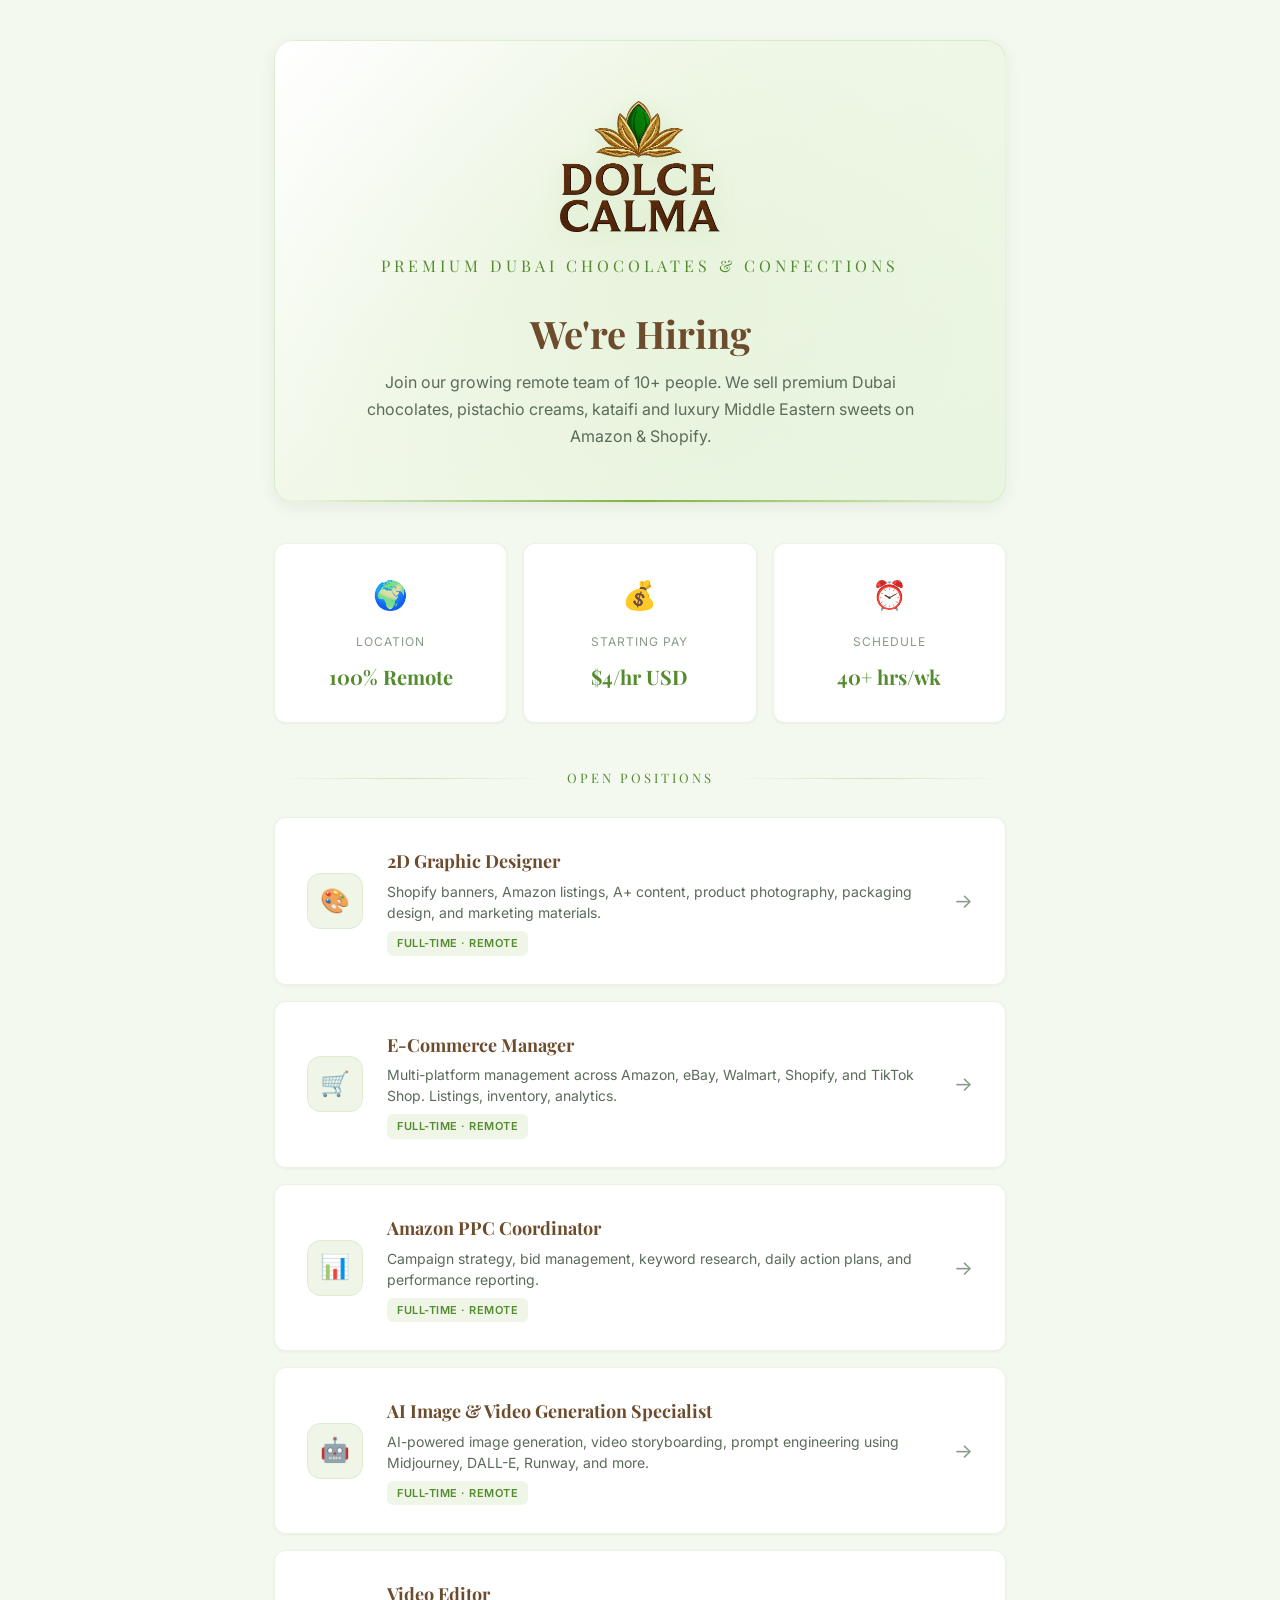
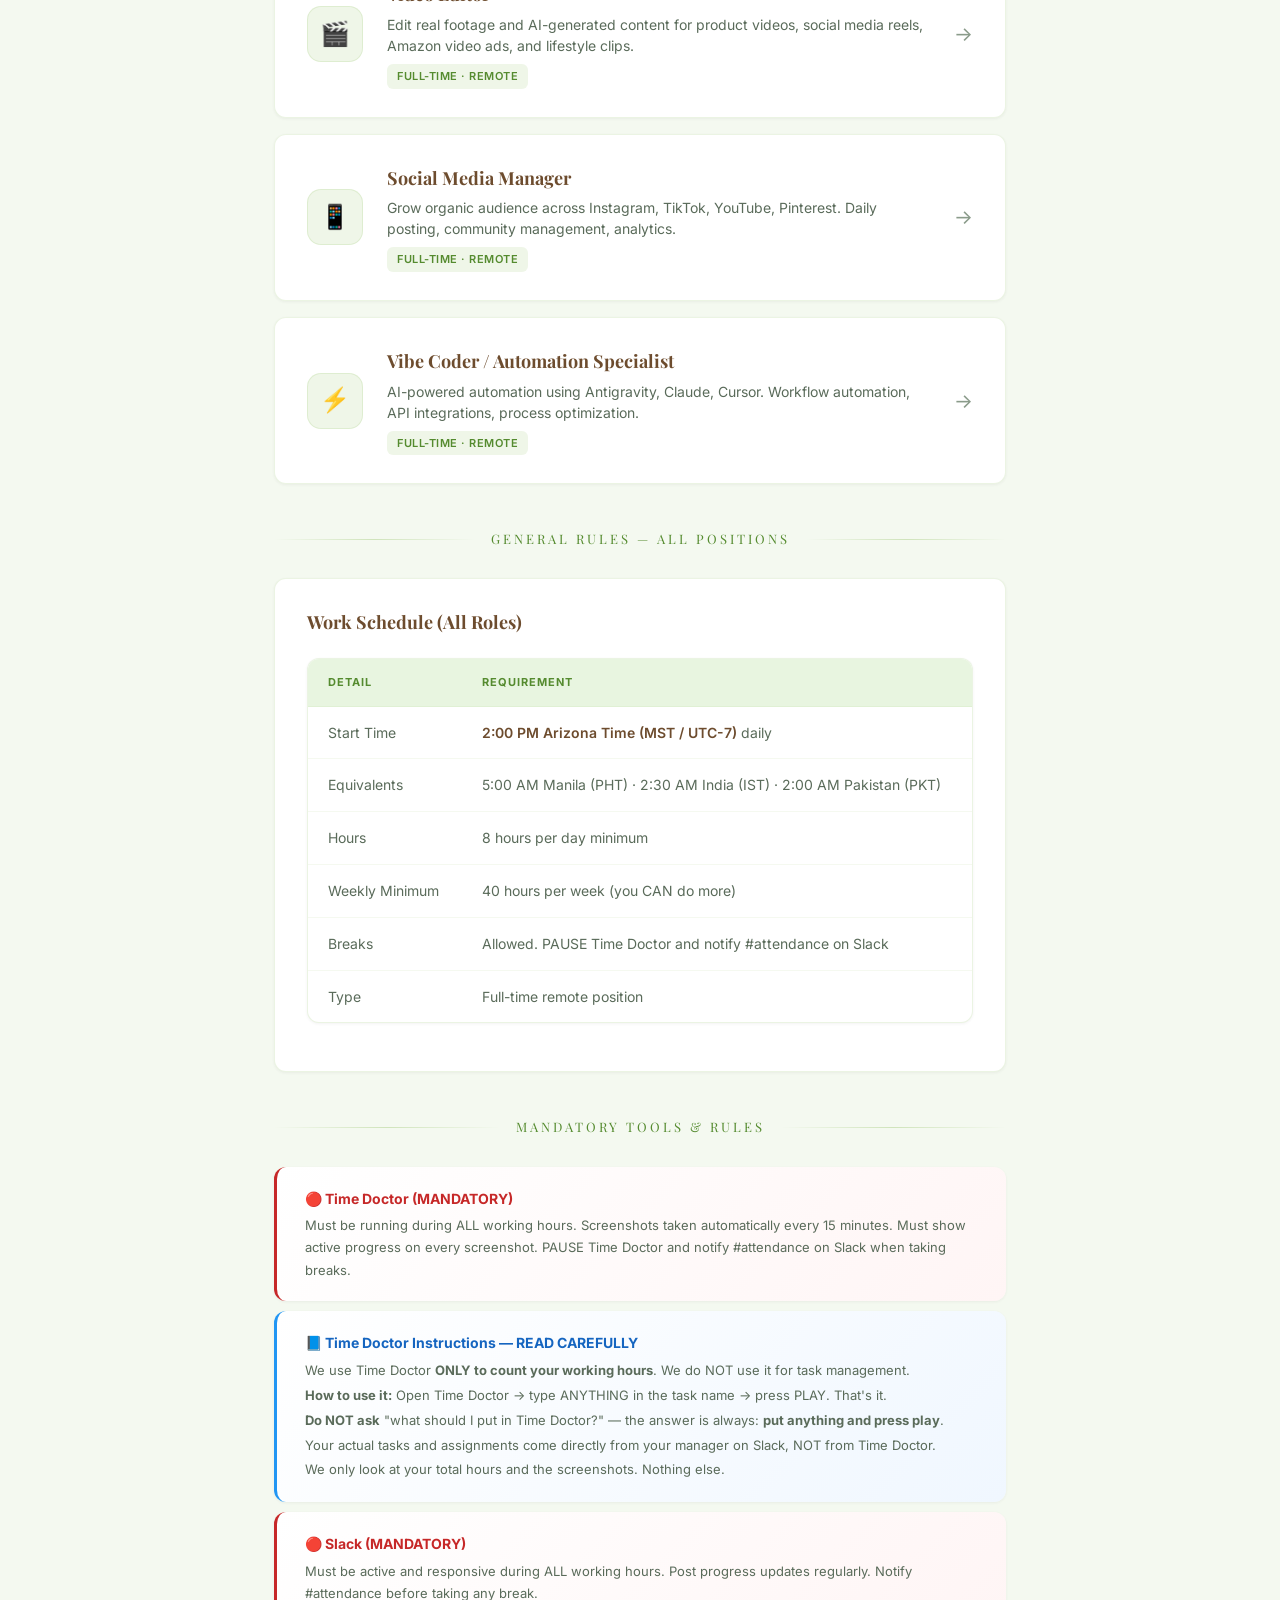
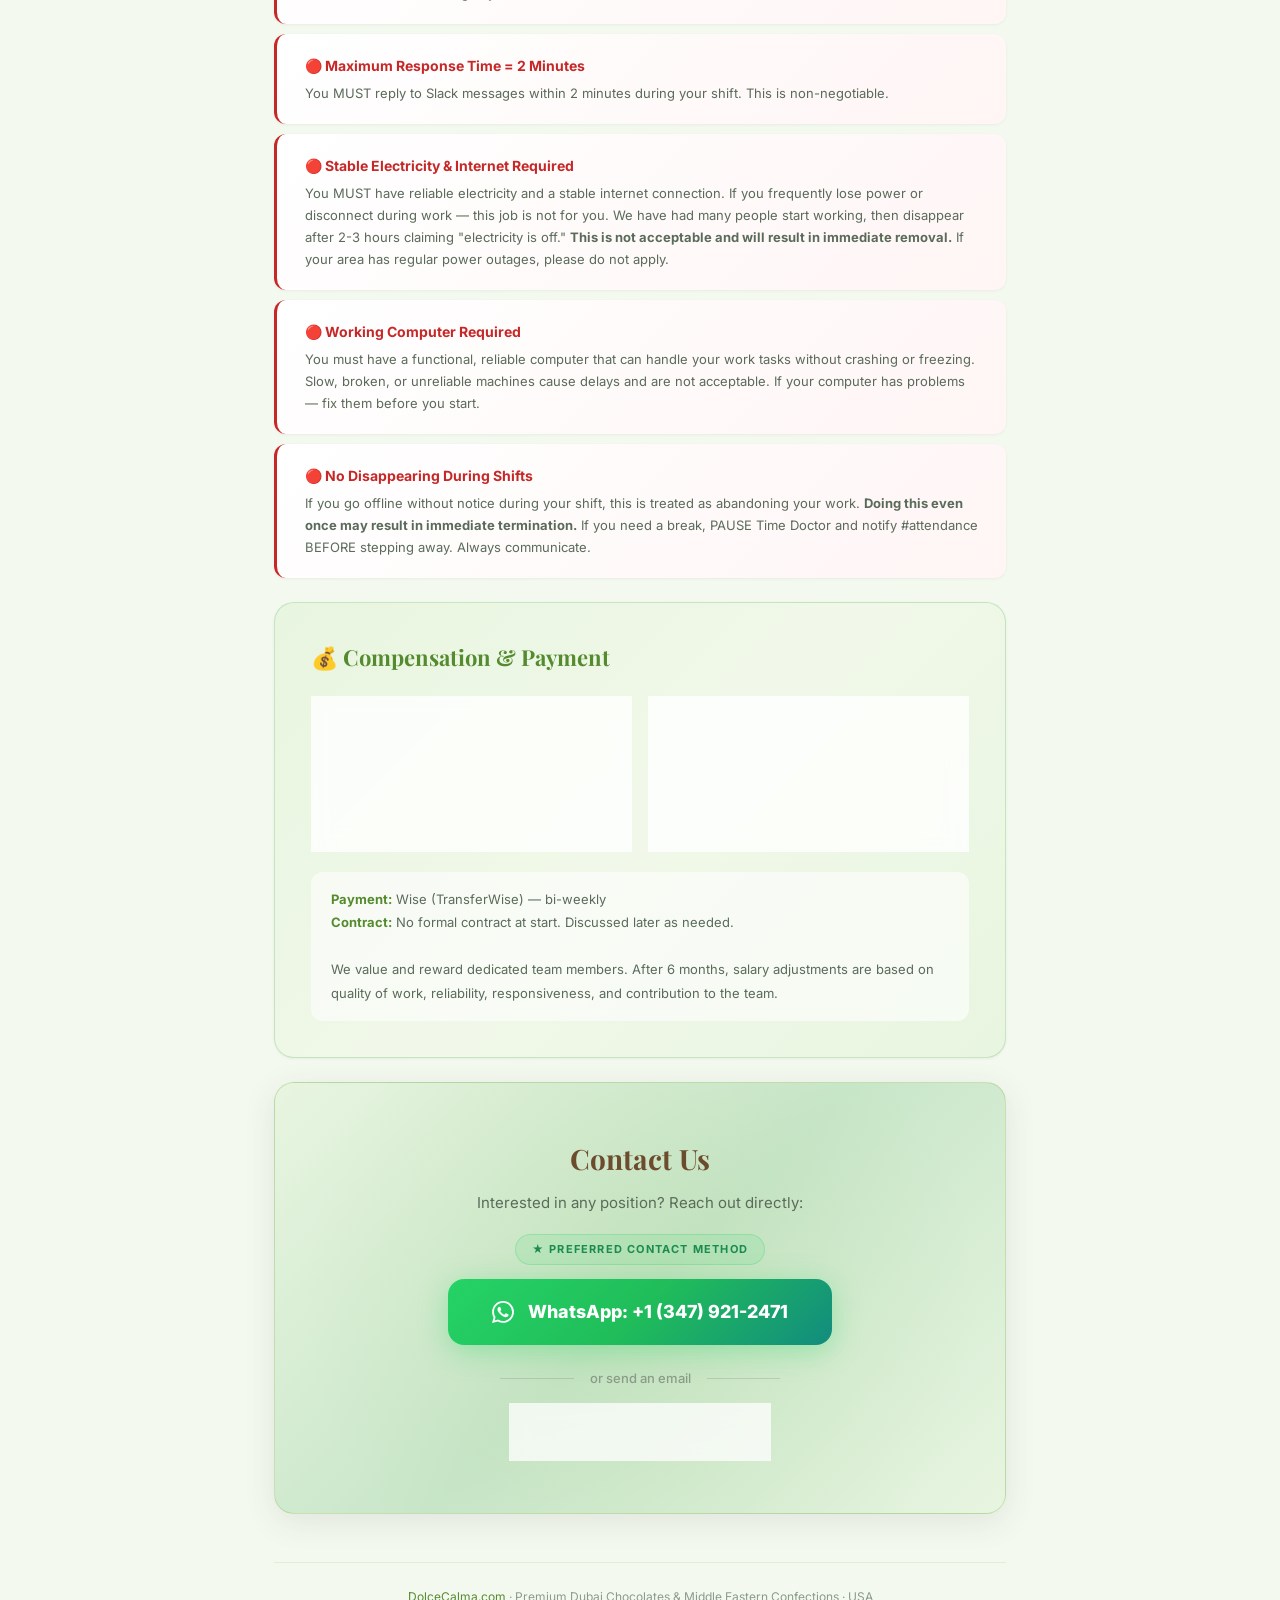
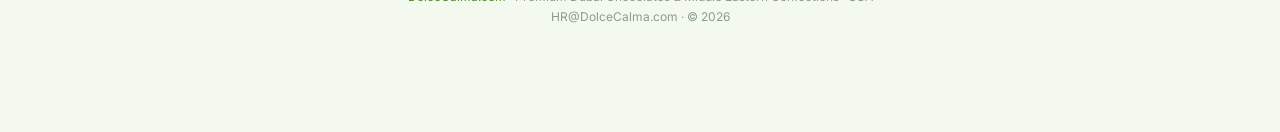
==== commit be7f173b: "Fix payment to bi-weekly (not weekly)" ====
--- a/index.html
+++ b/index.html
@@ -329,7 +329,7 @@
 
 </div>
 
-<link rel="stylesheet" href="styles.css?v=5">
+<link rel="stylesheet" href="styles.css?v=6">
 <script src="shared-rules.js"></script>
 </body>
 </html>
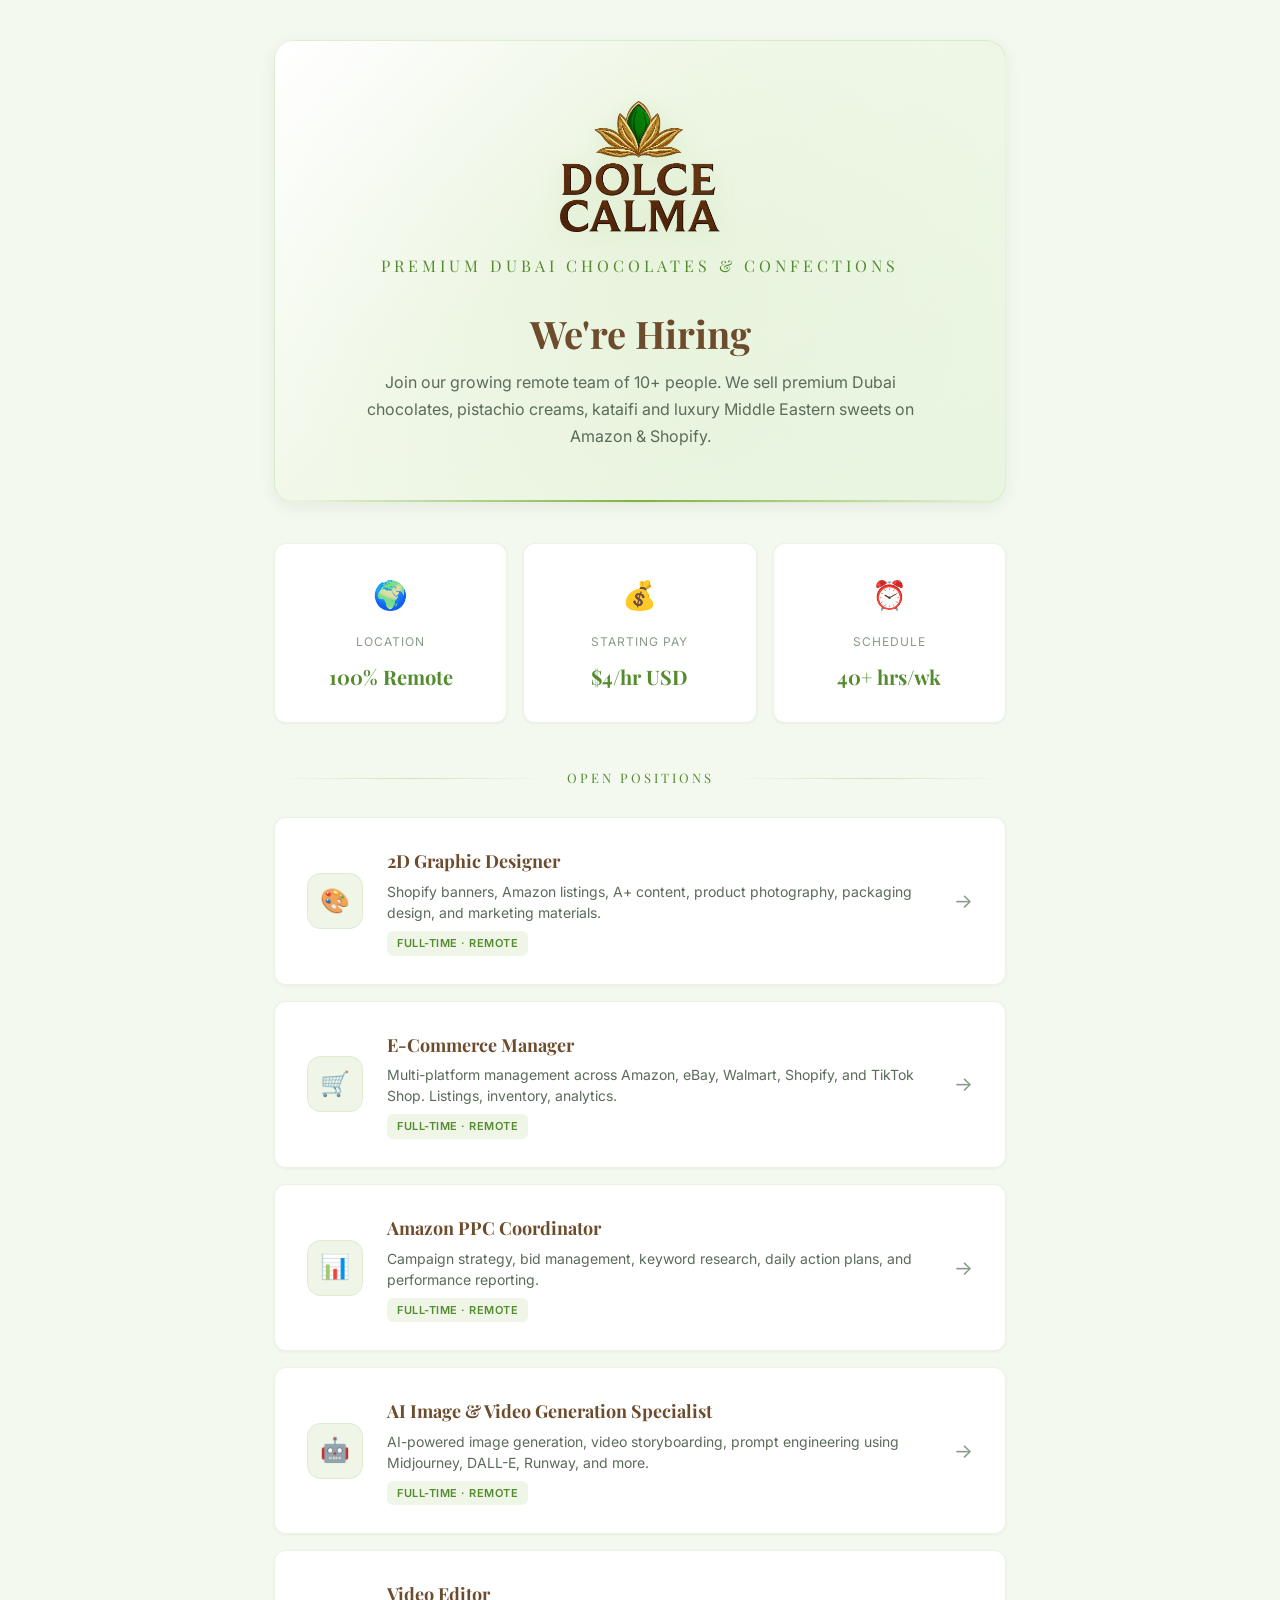
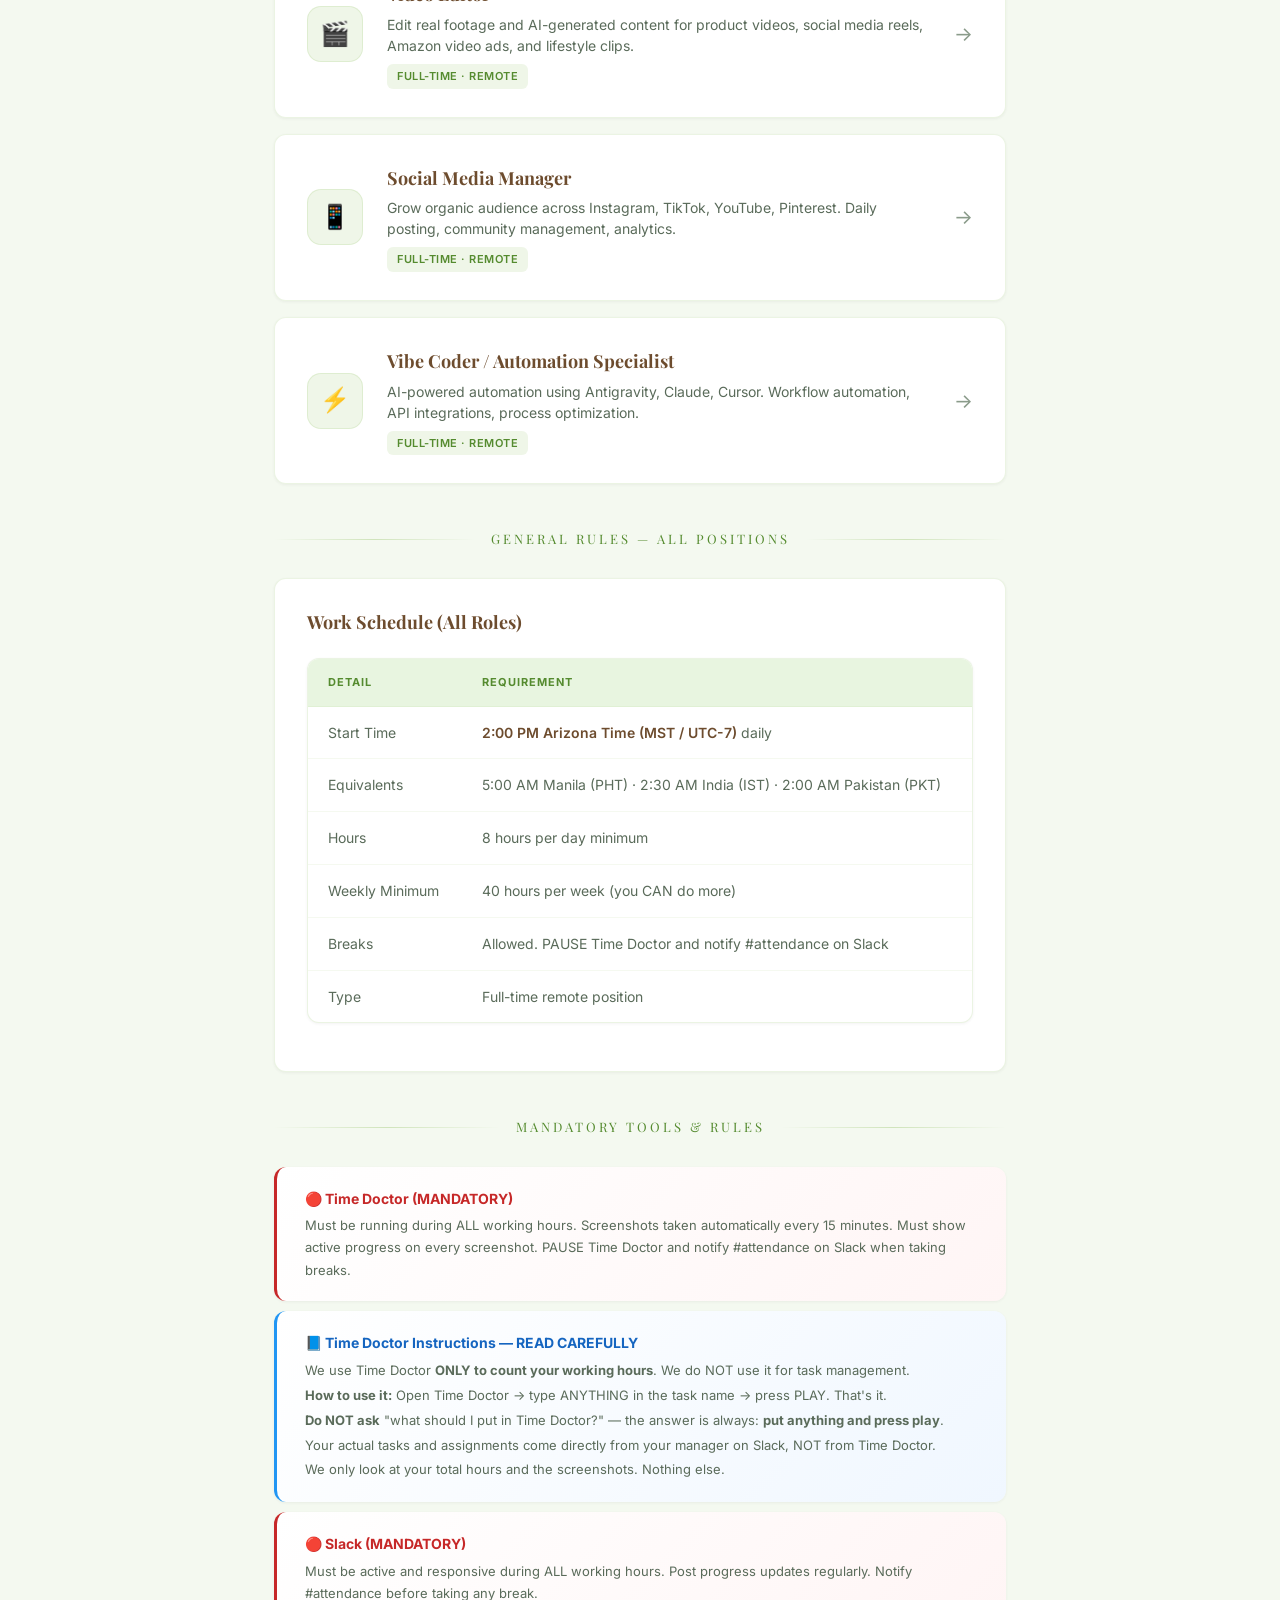
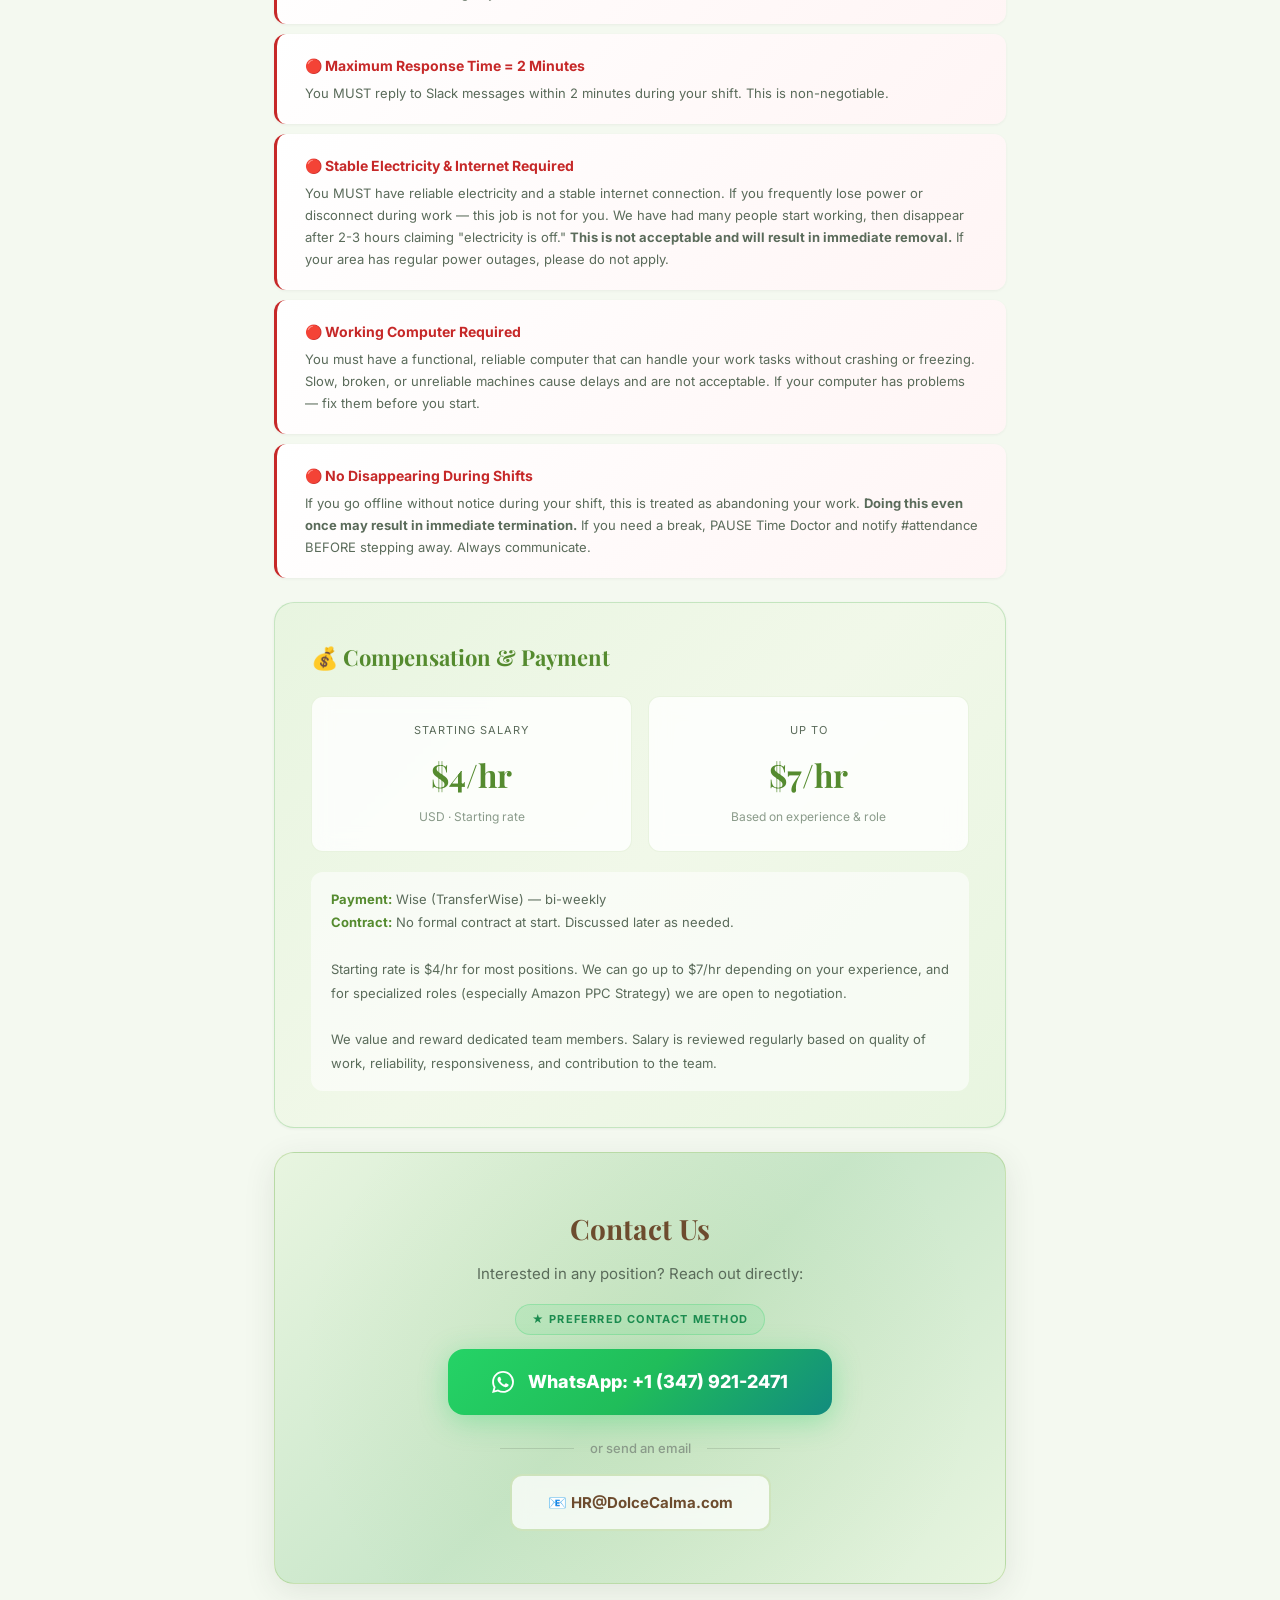
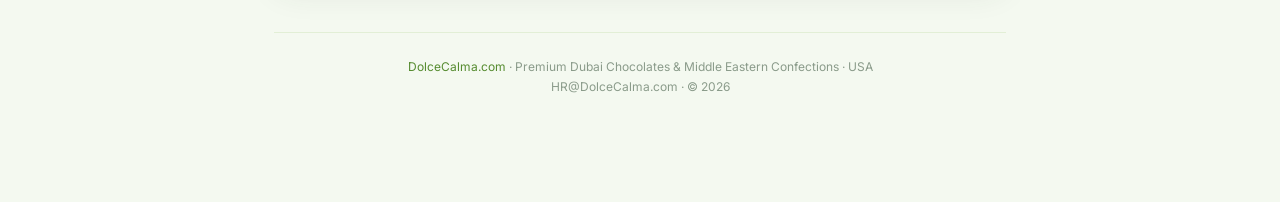
==== commit fdf70269: "Salary: /hr starting, up to /hr, negotiable for PPC strategists" ====
--- a/index.html
+++ b/index.html
@@ -329,7 +329,7 @@
 
 </div>
 
-<link rel="stylesheet" href="styles.css?v=6">
+<link rel="stylesheet" href="styles.css?v=7">
 <script src="shared-rules.js"></script>
 </body>
 </html>
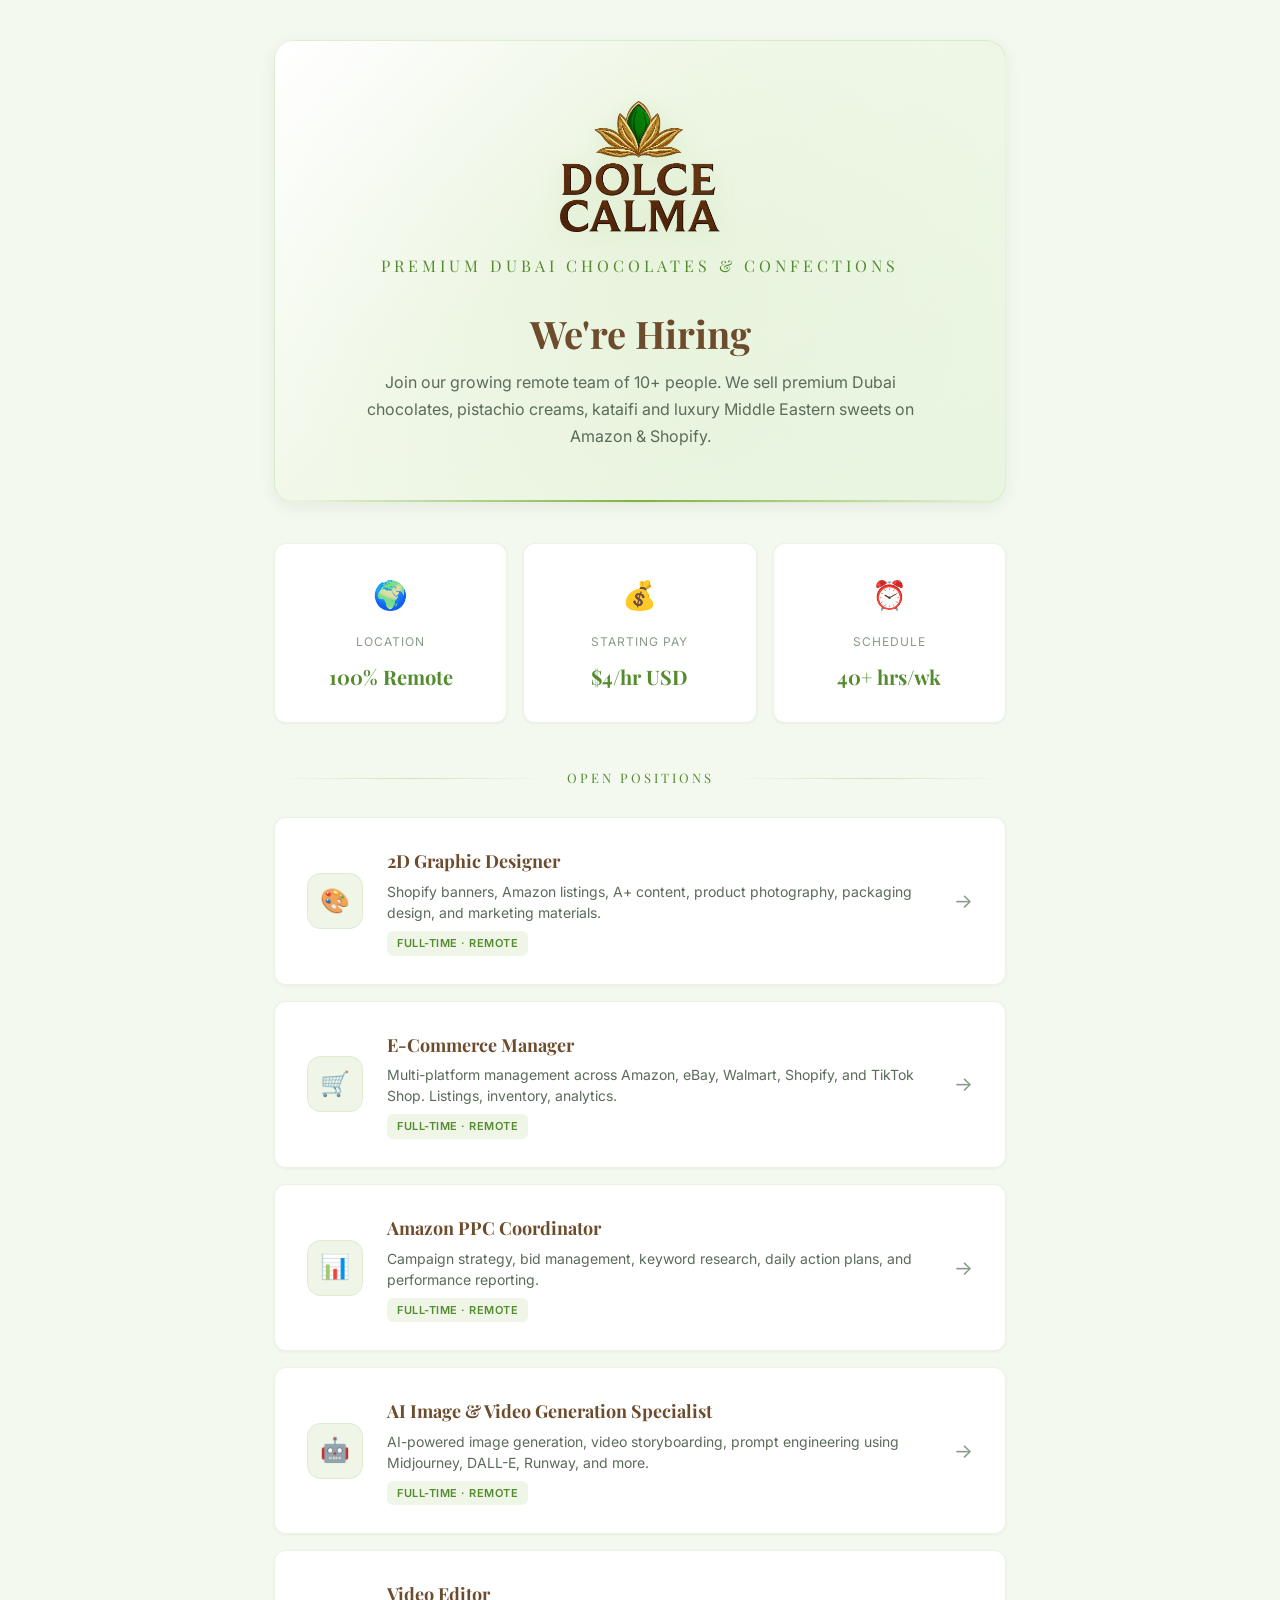
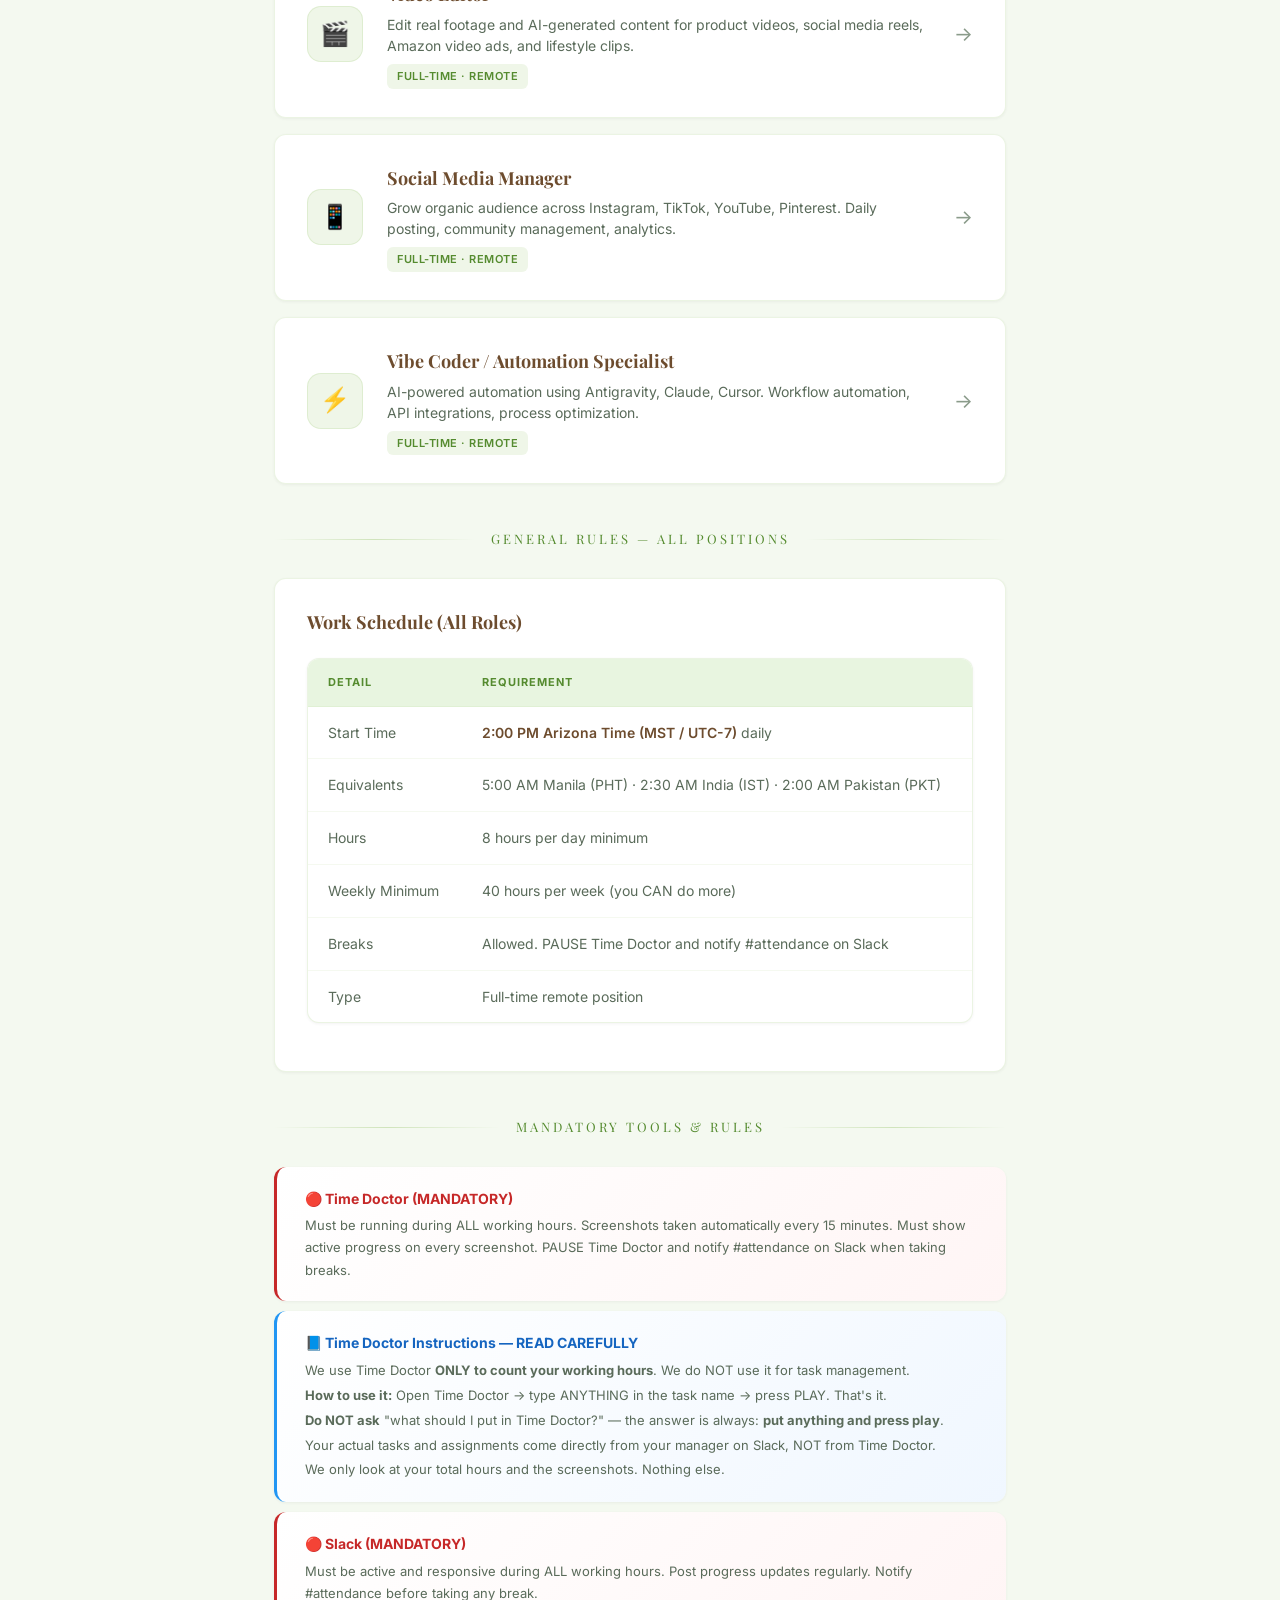
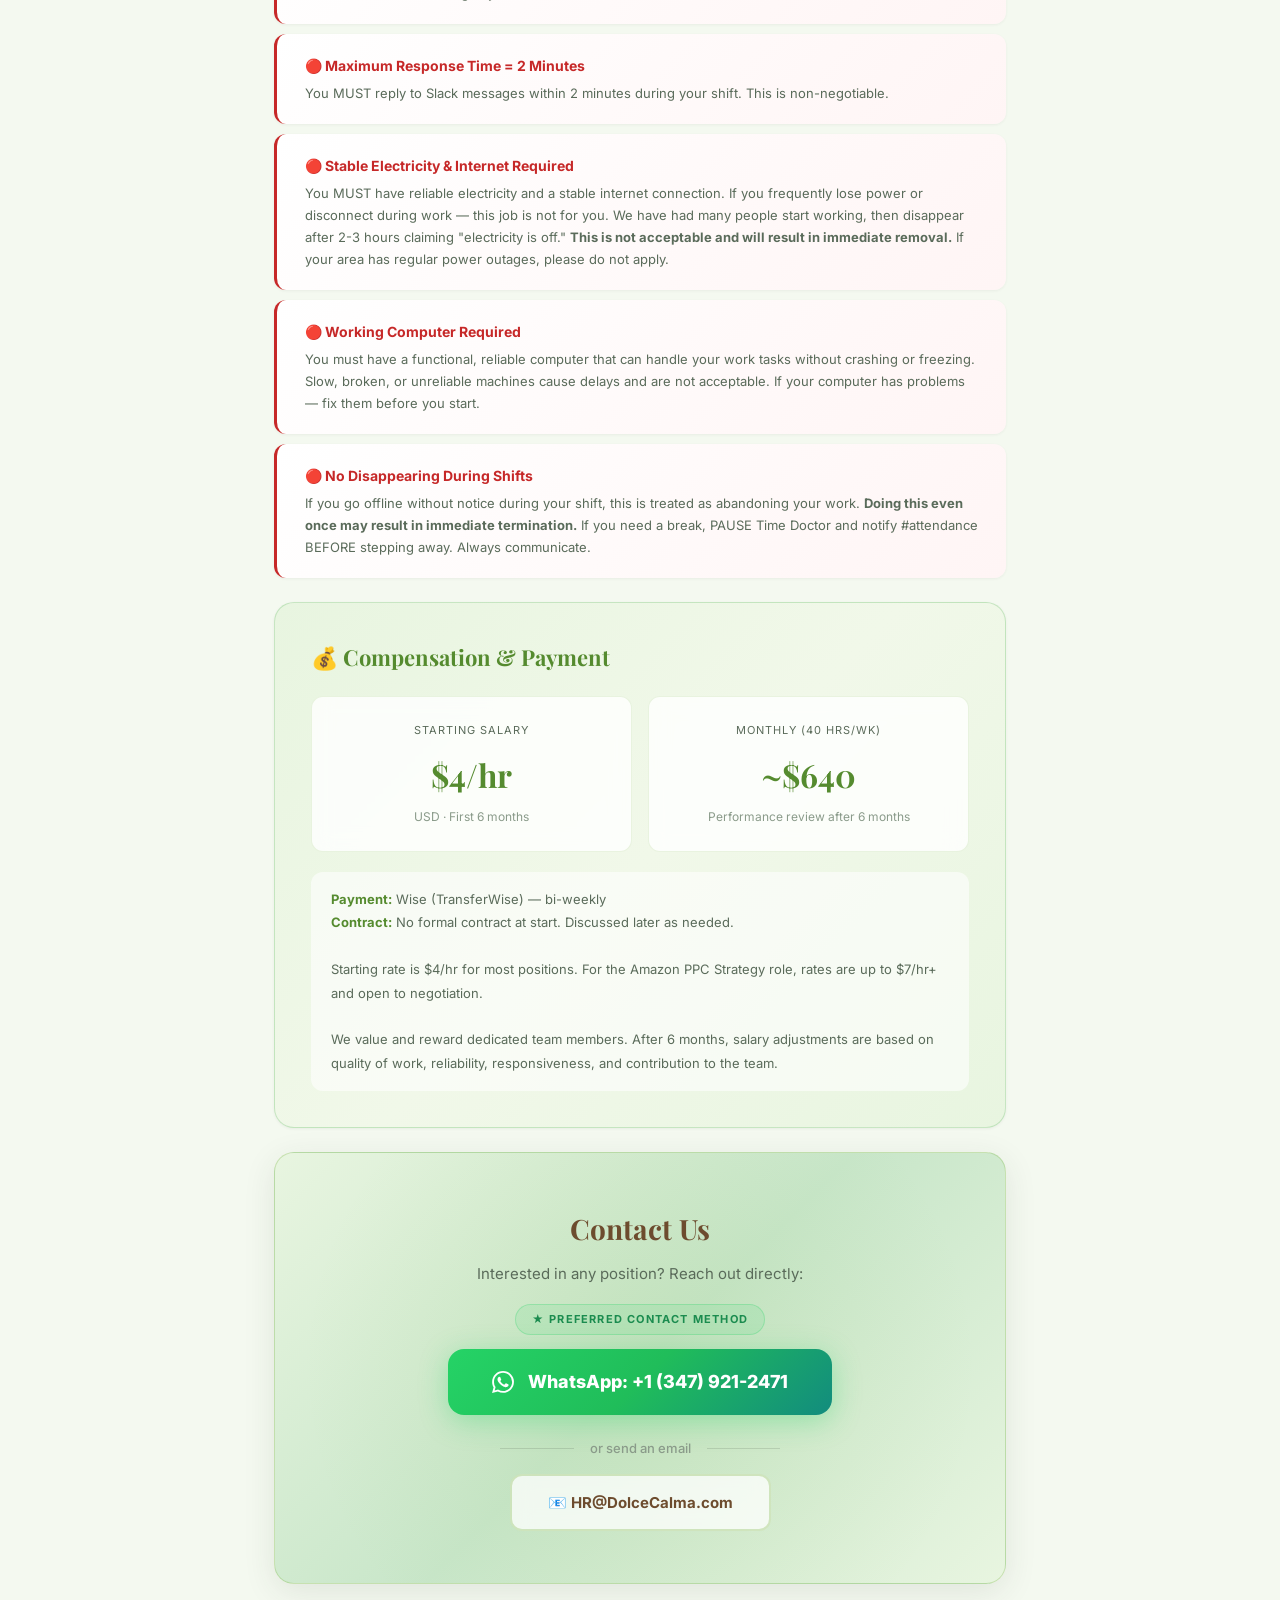
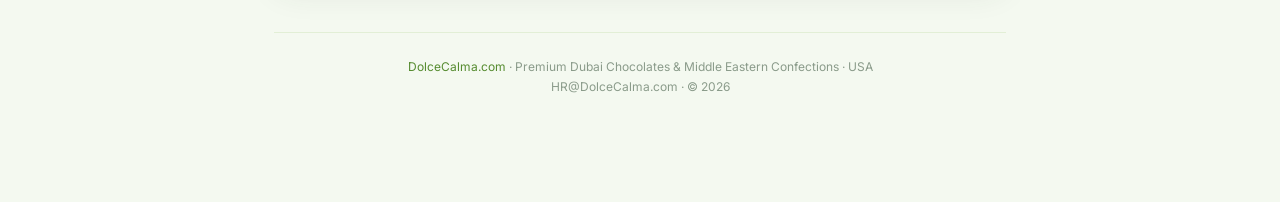
==== commit 9abba376: "Dynamic pay block: all roles  strict, except PPC -7+ negotiable" ====
--- a/index.html
+++ b/index.html
@@ -329,7 +329,7 @@
 
 </div>
 
-<link rel="stylesheet" href="styles.css?v=7">
+<link rel="stylesheet" href="styles.css?v=8">
 <script src="shared-rules.js"></script>
 </body>
 </html>
